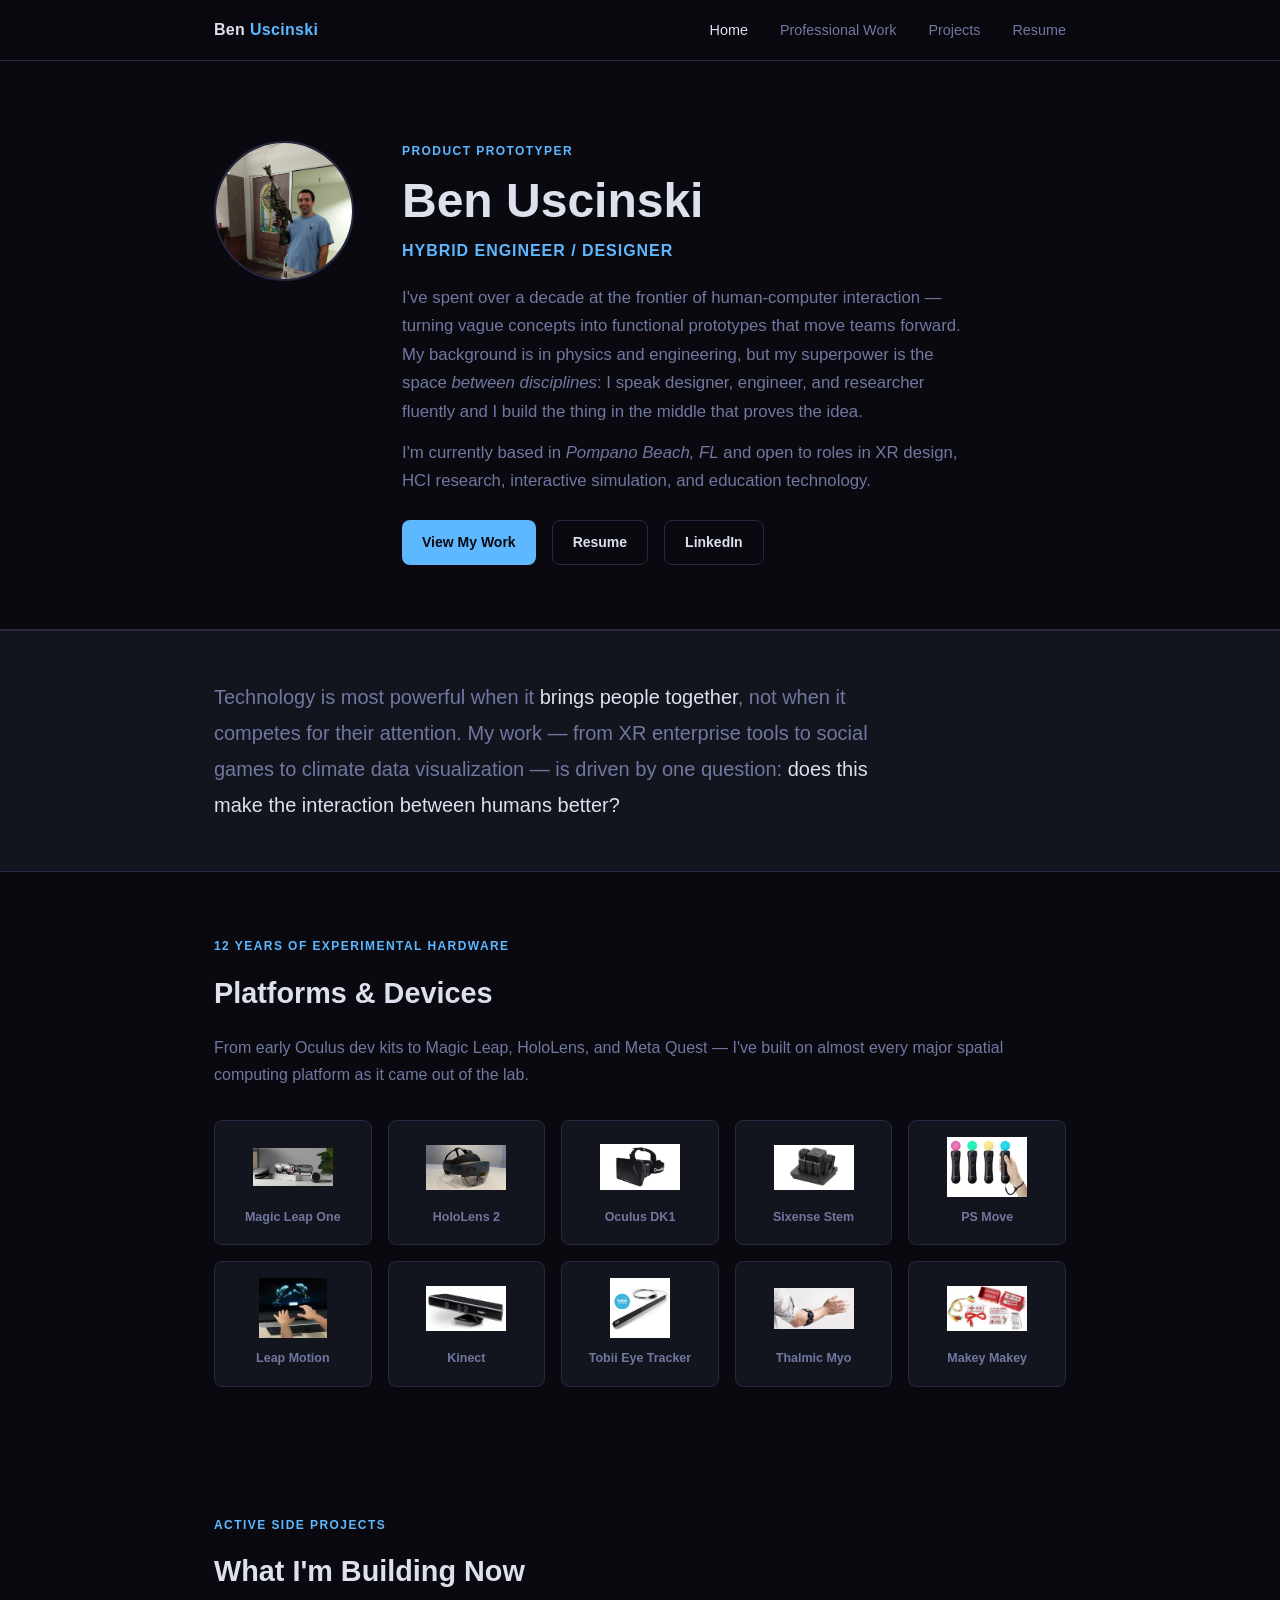
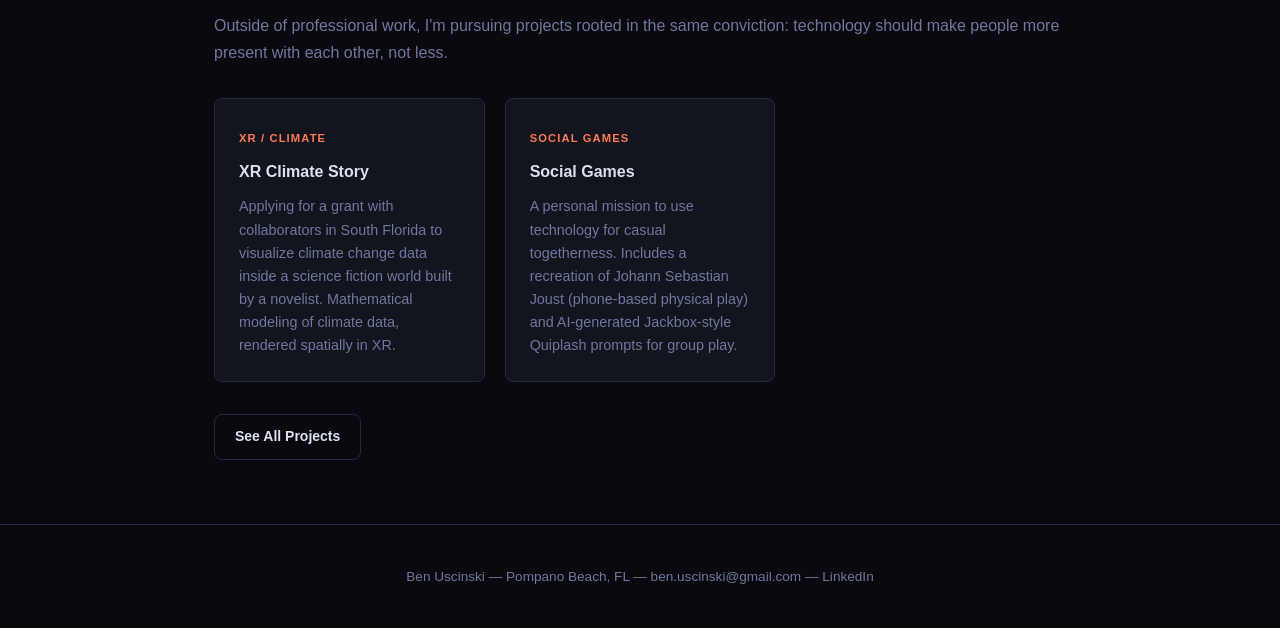
==== index.html @ aab43d80 "Initial portfolio build — migrated from WordPress to GitHub Pages Four-page static site: Home, Profe" ====
<!DOCTYPE html>
<html lang="en">
<head>
  <meta charset="UTF-8">
  <meta name="viewport" content="width=device-width, initial-scale=1.0">
  <title>Ben Uscinski — Product Prototyper</title>
  <meta name="description" content="Hybrid engineer-designer specializing in HCI, XR, and rapid prototyping of human-centered interactive experiences.">
  <link rel="stylesheet" href="assets/css/style.css">
</head>
<body>

  <nav>
    <div class="nav-inner">
      <span class="nav-logo">Ben <span>Uscinski</span></span>
      <button class="nav-toggle" aria-label="Toggle menu" onclick="document.querySelector('.nav-links').classList.toggle('open')">
        <span></span><span></span><span></span>
      </button>
      <ul class="nav-links">
        <li><a href="index.html" class="active">Home</a></li>
        <li><a href="professional.html">Professional Work</a></li>
        <li><a href="projects.html">Projects</a></li>
        <li><a href="resume.html">Resume</a></li>
      </ul>
    </div>
  </nav>

  <main>
    <section class="hero">
      <div class="container">
        <div class="hero-layout">
          <img
            src="assets/media/home/bengun-1.jpg"
            alt="Ben Uscinski"
            class="hero-photo"
          >
          <div class="hero-text">
            <div class="section-label">Product Prototyper</div>
            <h1>Ben Uscinski</h1>
            <div class="title">Hybrid Engineer / Designer</div>
            <p>
              I've spent over a decade at the frontier of human-computer interaction — turning vague concepts
              into functional prototypes that move teams forward. My background is in physics and engineering,
              but my superpower is the space <em>between disciplines</em>: I speak designer, engineer, and
              researcher fluently and I build the thing in the middle that proves the idea.
            </p>
            <p>
              I'm currently based in <em>Pompano Beach, FL</em> and open to roles in XR design, HCI research,
              interactive simulation, and education technology.
            </p>
            <div class="hero-links">
              <a href="professional.html" class="btn btn-primary">View My Work</a>
              <a href="resume.html" class="btn btn-ghost">Resume</a>
              <a href="https://www.linkedin.com/in/benjamin-uscinski/" target="_blank" rel="noopener" class="btn btn-ghost">LinkedIn</a>
            </div>
          </div>
        </div>
      </div>
    </section>

    <section class="philosophy">
      <div class="container">
        <p>
          Technology is most powerful when it <em>brings people together</em>, not when it competes for
          their attention. My work — from XR enterprise tools to social games to climate data visualization —
          is driven by one question: <em>does this make the interaction between humans better?</em>
        </p>
      </div>
    </section>

    <section class="hardware-section">
      <div class="container">
        <div class="section-label">12 Years of Experimental Hardware</div>
        <h2>Platforms &amp; Devices</h2>
        <p class="text-muted mt-16">
          From early Oculus dev kits to Magic Leap, HoloLens, and Meta Quest — I've built on
          almost every major spatial computing platform as it came out of the lab.
        </p>

        <div class="hardware-grid">
          <div class="hardware-card">
            <img src="assets/media/home/magic-leap-one-main.webp" alt="Magic Leap One">
            <div class="hw-name">Magic Leap One</div>
          </div>
          <div class="hardware-card">
            <img src="assets/media/home/hololens2.webp" alt="HoloLens 2">
            <div class="hw-name">HoloLens 2</div>
          </div>
          <div class="hardware-card">
            <img src="assets/media/home/dk1-1.webp" alt="Oculus DK1">
            <div class="hw-name">Oculus DK1</div>
          </div>
          <div class="hardware-card">
            <img src="assets/media/home/sixense-1.webp" alt="Sixense Stem">
            <div class="hw-name">Sixense Stem</div>
          </div>
          <div class="hardware-card">
            <img src="assets/media/home/psmove-1.webp" alt="PlayStation Move">
            <div class="hw-name">PS Move</div>
          </div>
          <div class="hardware-card">
            <img src="assets/media/home/leap-motion-1.webp" alt="Leap Motion">
            <div class="hw-name">Leap Motion</div>
          </div>
          <div class="hardware-card">
            <img src="assets/media/home/kinect-1.png" alt="Microsoft Kinect">
            <div class="hw-name">Kinect</div>
          </div>
          <div class="hardware-card">
            <img src="assets/media/home/tobii-1.jpg" alt="Tobii Eye Tracker">
            <div class="hw-name">Tobii Eye Tracker</div>
          </div>
          <div class="hardware-card">
            <img src="assets/media/home/myo-1.jpg" alt="Thalmic Myo">
            <div class="hw-name">Thalmic Myo</div>
          </div>
          <div class="hardware-card">
            <img src="assets/media/home/makey-makey-1.jpg" alt="Makey Makey">
            <div class="hw-name">Makey Makey</div>
          </div>
        </div>
      </div>
    </section>

    <section>
      <div class="container">
        <div class="section-label">Active Side Projects</div>
        <h2>What I'm Building Now</h2>
        <p class="text-muted mt-16">
          Outside of professional work, I'm pursuing projects rooted in the same conviction:
          technology should make people more present with each other, not less.
        </p>

        <div class="side-project-grid mt-32">
          <div class="side-project-card">
            <div class="sp-tag">XR / Climate</div>
            <h3>XR Climate Story</h3>
            <p>
              Applying for a grant with collaborators in South Florida to visualize climate change
              data inside a science fiction world built by a novelist. Mathematical modeling of
              climate data, rendered spatially in XR.
            </p>
          </div>
          <div class="side-project-card">
            <div class="sp-tag">Social Games</div>
            <h3>Social Games</h3>
            <p>
              A personal mission to use technology for casual togetherness. Includes a recreation
              of Johann Sebastian Joust (phone-based physical play) and AI-generated Jackbox-style
              Quiplash prompts for group play.
            </p>
          </div>
        </div>

        <div class="mt-32">
          <a href="projects.html" class="btn btn-ghost">See All Projects</a>
        </div>
      </div>
    </section>
  </main>

  <footer>
    <div class="container">
      <p>
        Ben Uscinski &mdash; Pompano Beach, FL &mdash;
        <a href="mailto:ben.uscinski@gmail.com">ben.uscinski@gmail.com</a> &mdash;
        <a href="https://www.linkedin.com/in/benjamin-uscinski/" target="_blank" rel="noopener">LinkedIn</a>
      </p>
    </div>
  </footer>

</body>
</html>
---- assets/css/style.css ----
/* =========================================================
   Base & Variables
   ========================================================= */
:root {
  --bg:          #09090f;
  --surface:     #12141e;
  --surface-2:   #1a1d2e;
  --border:      #252840;
  --text:        #dde1ee;
  --text-muted:  #7178a0;
  --accent:      #5eb8ff;
  --accent-warm: #ff7b54;
  --radius:      8px;
  --max-w:       900px;
  --font:        -apple-system, BlinkMacSystemFont, 'Segoe UI', Helvetica, Arial, sans-serif;
}

*, *::before, *::after { box-sizing: border-box; margin: 0; padding: 0; }

html { scroll-behavior: smooth; }

body {
  background: var(--bg);
  color: var(--text);
  font-family: var(--font);
  font-size: 16px;
  line-height: 1.7;
  -webkit-font-smoothing: antialiased;
}

a { color: var(--accent); text-decoration: none; }
a:hover { text-decoration: underline; }

img { max-width: 100%; display: block; }

/* =========================================================
   Nav
   ========================================================= */
nav {
  position: sticky;
  top: 0;
  z-index: 100;
  background: rgba(9, 9, 15, 0.92);
  backdrop-filter: blur(12px);
  border-bottom: 1px solid var(--border);
}

.nav-inner {
  max-width: var(--max-w);
  margin: 0 auto;
  padding: 0 24px;
  height: 60px;
  display: flex;
  align-items: center;
  justify-content: space-between;
}

.nav-logo {
  font-weight: 700;
  font-size: 1rem;
  color: var(--text);
  letter-spacing: 0.02em;
}

.nav-logo span { color: var(--accent); }

.nav-links {
  display: flex;
  gap: 32px;
  list-style: none;
}

.nav-links a {
  color: var(--text-muted);
  font-size: 0.9rem;
  font-weight: 500;
  transition: color 0.2s;
}

.nav-links a:hover,
.nav-links a.active {
  color: var(--text);
  text-decoration: none;
}

/* Mobile nav */
.nav-toggle {
  display: none;
  background: none;
  border: none;
  cursor: pointer;
  padding: 4px;
  flex-direction: column;
  gap: 5px;
}

.nav-toggle span {
  display: block;
  width: 22px;
  height: 2px;
  background: var(--text);
  transition: 0.2s;
}

@media (max-width: 600px) {
  .nav-toggle { display: flex; }

  .nav-links {
    display: none;
    position: absolute;
    top: 60px;
    left: 0;
    right: 0;
    background: var(--surface);
    border-bottom: 1px solid var(--border);
    flex-direction: column;
    gap: 0;
    padding: 12px 0;
  }

  .nav-links.open { display: flex; }

  .nav-links li a {
    display: block;
    padding: 12px 24px;
    font-size: 1rem;
  }
}

/* =========================================================
   Layout helpers
   ========================================================= */
.container {
  max-width: var(--max-w);
  margin: 0 auto;
  padding: 0 24px;
}

section {
  padding: 64px 0;
}

.section-label {
  font-size: 0.75rem;
  font-weight: 700;
  letter-spacing: 0.12em;
  text-transform: uppercase;
  color: var(--accent);
  margin-bottom: 12px;
}

h1 { font-size: clamp(2rem, 5vw, 3rem); line-height: 1.15; font-weight: 800; }
h2 { font-size: clamp(1.4rem, 3vw, 1.8rem); font-weight: 700; }
h3 { font-size: 1.15rem; font-weight: 700; }

.text-muted { color: var(--text-muted); }

/* =========================================================
   Hero (Home page)
   ========================================================= */
.hero {
  padding: 80px 0 64px;
  border-bottom: 1px solid var(--border);
}

.hero-layout {
  display: flex;
  align-items: flex-start;
  gap: 48px;
}

.hero-photo {
  flex-shrink: 0;
  width: 140px;
  height: 140px;
  border-radius: 50%;
  object-fit: cover;
  object-position: top;
  border: 2px solid var(--border);
}

.hero-text h1 {
  margin-bottom: 8px;
}

.hero-text .title {
  font-size: 1rem;
  font-weight: 600;
  color: var(--accent);
  letter-spacing: 0.06em;
  text-transform: uppercase;
  margin-bottom: 20px;
}

.hero-text p {
  color: var(--text-muted);
  font-size: 1.05rem;
  max-width: 580px;
  margin-bottom: 12px;
}

.hero-links {
  display: flex;
  gap: 16px;
  margin-top: 24px;
  flex-wrap: wrap;
}

.btn {
  display: inline-flex;
  align-items: center;
  gap: 8px;
  padding: 10px 20px;
  border-radius: var(--radius);
  font-size: 0.875rem;
  font-weight: 600;
  transition: 0.2s;
  text-decoration: none;
}

.btn-primary {
  background: var(--accent);
  color: #09090f;
}

.btn-primary:hover {
  background: #7fcaff;
  text-decoration: none;
}

.btn-ghost {
  border: 1px solid var(--border);
  color: var(--text);
}

.btn-ghost:hover {
  border-color: var(--accent);
  color: var(--accent);
  text-decoration: none;
}

@media (max-width: 600px) {
  .hero-layout { flex-direction: column; gap: 24px; }
  .hero-photo { width: 100px; height: 100px; }
}

/* =========================================================
   Hardware grid (Home page)
   ========================================================= */
.hardware-section { padding: 64px 0; }

.hardware-grid {
  display: grid;
  grid-template-columns: repeat(auto-fill, minmax(140px, 1fr));
  gap: 16px;
  margin-top: 32px;
}

.hardware-card {
  background: var(--surface);
  border: 1px solid var(--border);
  border-radius: var(--radius);
  padding: 16px 12px;
  text-align: center;
  transition: border-color 0.2s;
}

.hardware-card:hover { border-color: var(--accent); }

.hardware-card img {
  width: 80px;
  height: 60px;
  object-fit: contain;
  margin: 0 auto 10px;
  filter: grayscale(20%);
}

.hardware-card .hw-name {
  font-size: 0.78rem;
  font-weight: 600;
  color: var(--text-muted);
}

/* =========================================================
   Philosophy strip (Home page)
   ========================================================= */
.philosophy {
  background: var(--surface);
  border-top: 1px solid var(--border);
  border-bottom: 1px solid var(--border);
  padding: 48px 0;
}

.philosophy p {
  font-size: clamp(1.05rem, 2.5vw, 1.25rem);
  line-height: 1.8;
  color: var(--text-muted);
  max-width: 700px;
}

.philosophy p em {
  color: var(--text);
  font-style: normal;
}

/* =========================================================
   Side Projects (Home teaser + Projects page)
   ========================================================= */
.side-project-grid {
  display: grid;
  grid-template-columns: repeat(auto-fill, minmax(260px, 1fr));
  gap: 20px;
  margin-top: 32px;
}

.side-project-card {
  background: var(--surface);
  border: 1px solid var(--border);
  border-radius: var(--radius);
  padding: 24px;
  transition: border-color 0.2s;
}

.side-project-card:hover { border-color: var(--accent); }

.side-project-card .sp-tag {
  display: inline-block;
  font-size: 0.7rem;
  font-weight: 700;
  letter-spacing: 0.1em;
  text-transform: uppercase;
  color: var(--accent-warm);
  margin-bottom: 10px;
}

.side-project-card h3 { margin-bottom: 10px; font-size: 1rem; }
.side-project-card p { font-size: 0.9rem; color: var(--text-muted); line-height: 1.6; }

/* =========================================================
   Professional Work page
   ========================================================= */
.job {
  padding: 56px 0;
  border-bottom: 1px solid var(--border);
}

.job:last-child { border-bottom: none; }

.job-header {
  display: flex;
  justify-content: space-between;
  align-items: baseline;
  flex-wrap: wrap;
  gap: 8px;
  margin-bottom: 4px;
}

.job-company {
  font-size: 1.4rem;
  font-weight: 800;
}

.job-date {
  font-size: 0.85rem;
  color: var(--text-muted);
  font-weight: 500;
}

.job-title {
  font-size: 0.95rem;
  font-weight: 600;
  color: var(--accent);
  margin-bottom: 16px;
  text-transform: uppercase;
  letter-spacing: 0.05em;
}

.job-location {
  color: var(--text-muted);
  font-size: 0.85rem;
}

.job-summary {
  color: var(--text-muted);
  margin-bottom: 20px;
  font-size: 0.975rem;
}

.job ul {
  list-style: none;
  display: flex;
  flex-direction: column;
  gap: 8px;
  margin-bottom: 24px;
}

.job ul li {
  padding-left: 20px;
  position: relative;
  font-size: 0.95rem;
  color: var(--text-muted);
}

.job ul li::before {
  content: '—';
  position: absolute;
  left: 0;
  color: var(--accent);
}

.job-sub-role {
  margin-top: 28px;
  padding-top: 20px;
  border-top: 1px dashed var(--border);
}

.job-sub-role h3 {
  font-size: 0.9rem;
  font-weight: 700;
  color: var(--text);
  margin-bottom: 12px;
  text-transform: uppercase;
  letter-spacing: 0.05em;
}

.gif-grid {
  display: grid;
  grid-template-columns: repeat(auto-fill, minmax(240px, 1fr));
  gap: 16px;
  margin-top: 28px;
}

.gif-item {
  background: var(--surface);
  border: 1px solid var(--border);
  border-radius: var(--radius);
  overflow: hidden;
}

.gif-item img {
  width: 100%;
  aspect-ratio: 16/9;
  object-fit: cover;
}

.gif-item .gif-caption {
  padding: 10px 12px;
  font-size: 0.8rem;
  color: var(--text-muted);
}

.patent-badge {
  display: inline-flex;
  align-items: center;
  gap: 6px;
  background: rgba(94, 184, 255, 0.1);
  border: 1px solid rgba(94, 184, 255, 0.3);
  color: var(--accent);
  font-size: 0.75rem;
  font-weight: 700;
  padding: 4px 10px;
  border-radius: 20px;
  margin-bottom: 16px;
}

/* =========================================================
   Projects page
   ========================================================= */
.project-section-header {
  margin-bottom: 32px;
}

.academic-grid {
  display: grid;
  grid-template-columns: repeat(auto-fill, minmax(280px, 1fr));
  gap: 20px;
}

.project-card {
  background: var(--surface);
  border: 1px solid var(--border);
  border-radius: var(--radius);
  overflow: hidden;
  transition: border-color 0.2s;
}

.project-card:hover { border-color: var(--accent); }

.project-card-media {
  background: var(--surface-2);
  height: 180px;
  display: flex;
  align-items: center;
  justify-content: center;
  overflow: hidden;
}

.project-card-media img {
  width: 100%;
  height: 100%;
  object-fit: cover;
}

.project-card-media .placeholder-media {
  font-size: 0.8rem;
  color: var(--text-muted);
  text-align: center;
  padding: 16px;
}

.project-card-body { padding: 20px; }

.project-card-body h3 { margin-bottom: 6px; font-size: 1rem; }

.project-card-body p {
  font-size: 0.875rem;
  color: var(--text-muted);
  line-height: 1.6;
}

.project-tags {
  display: flex;
  flex-wrap: wrap;
  gap: 6px;
  margin-top: 12px;
}

.tag {
  font-size: 0.7rem;
  font-weight: 700;
  padding: 3px 8px;
  border-radius: 4px;
  background: var(--surface-2);
  color: var(--text-muted);
  border: 1px solid var(--border);
  letter-spacing: 0.04em;
}

/* =========================================================
   Resume page
   ========================================================= */
.resume-actions {
  display: flex;
  gap: 12px;
  flex-wrap: wrap;
  margin-bottom: 32px;
}

.resume-embed {
  width: 100%;
  height: 850px;
  border: 1px solid var(--border);
  border-radius: var(--radius);
  overflow: hidden;
}

.resume-embed iframe {
  width: 100%;
  height: 100%;
  border: none;
}

/* =========================================================
   Footer
   ========================================================= */
footer {
  border-top: 1px solid var(--border);
  padding: 40px 0;
  text-align: center;
  color: var(--text-muted);
  font-size: 0.85rem;
}

footer a { color: var(--text-muted); }
footer a:hover { color: var(--accent); }

/* =========================================================
   Utility
   ========================================================= */
.divider {
  border: none;
  border-top: 1px solid var(--border);
  margin: 0;
}

.mt-8  { margin-top: 8px; }
.mt-16 { margin-top: 16px; }
.mt-32 { margin-top: 32px; }
.mb-8  { margin-bottom: 8px; }
.mb-16 { margin-bottom: 16px; }
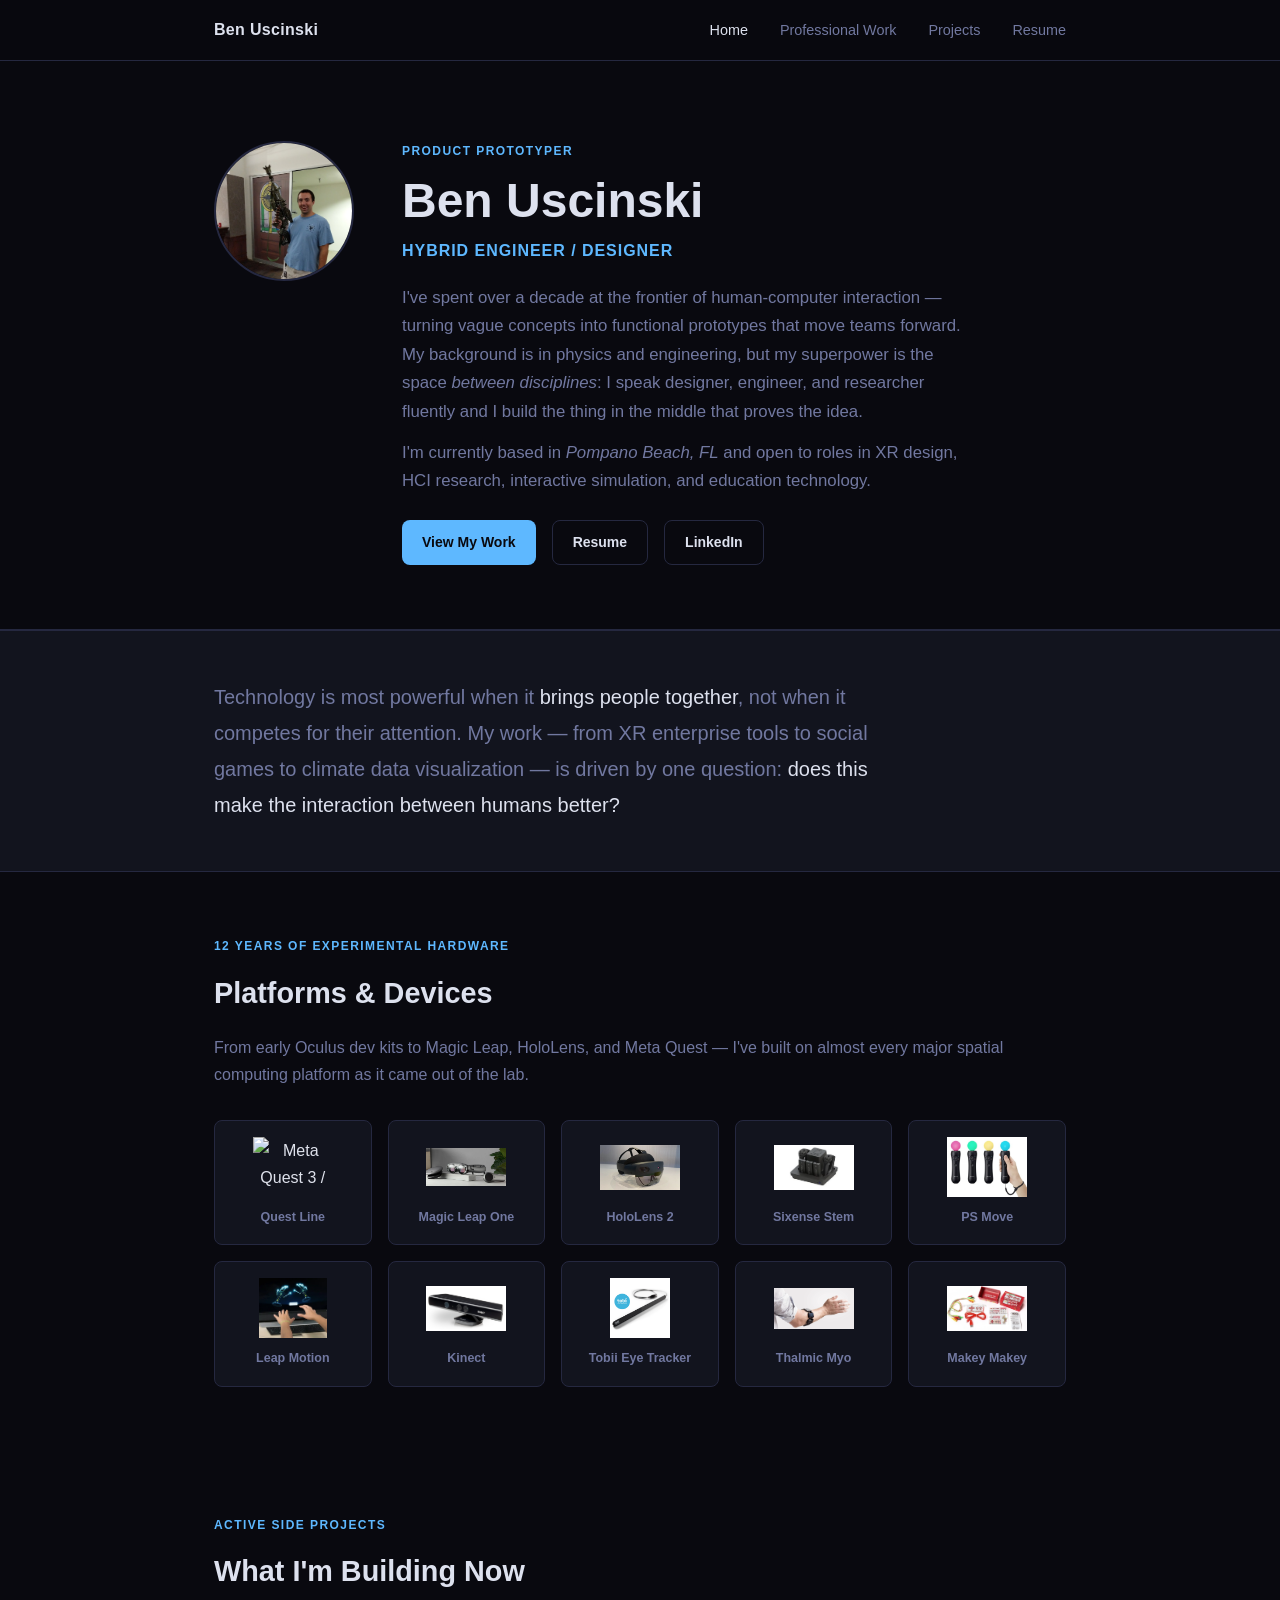
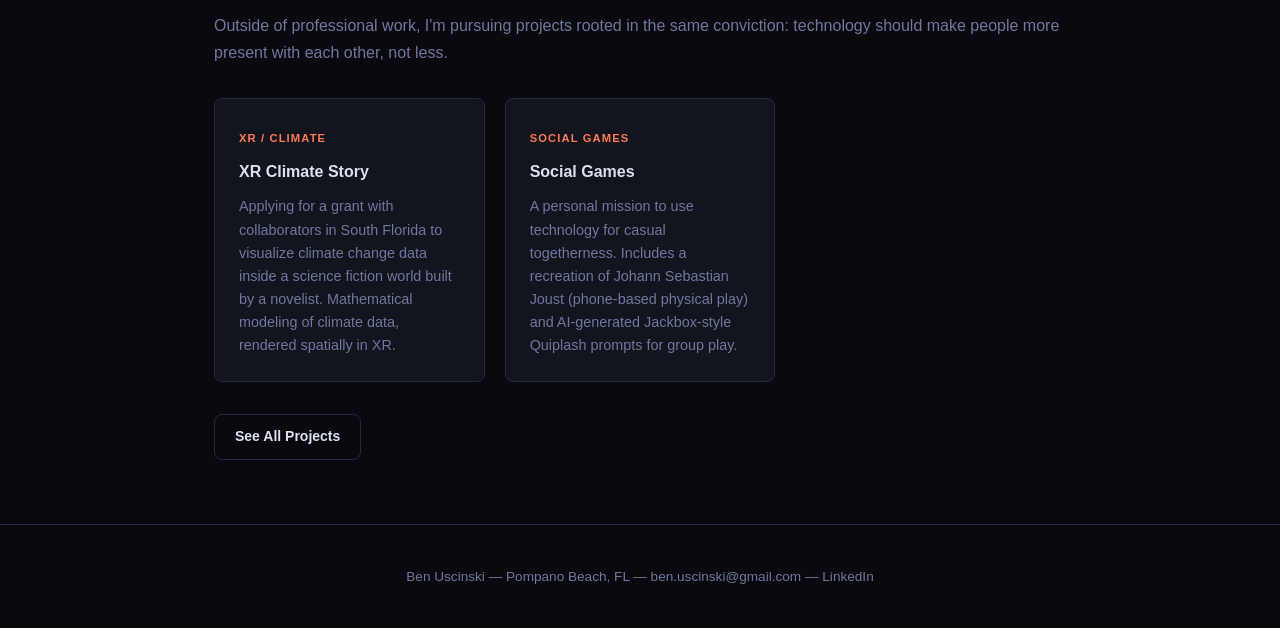
==== commit 99f2d7fa: "Add Quest 3/3S to hardware grid, remove DK1, lock to 5-column layout Co-Authored-By: Claude Sonnet 4" ====
--- a/index.html
+++ b/index.html
@@ -78,16 +78,16 @@
 
         <div class="hardware-grid">
           <div class="hardware-card">
+            <img src="assets/media/home/quest3.jpg" alt="Meta Quest 3 / 3S">
+            <div class="hw-name">Quest Line</div>
+          </div>
+          <div class="hardware-card">
             <img src="assets/media/home/magic-leap-one-main.webp" alt="Magic Leap One">
             <div class="hw-name">Magic Leap One</div>
           </div>
           <div class="hardware-card">
             <img src="assets/media/home/hololens2.webp" alt="HoloLens 2">
             <div class="hw-name">HoloLens 2</div>
-          </div>
-          <div class="hardware-card">
-            <img src="assets/media/home/dk1-1.webp" alt="Oculus DK1">
-            <div class="hw-name">Oculus DK1</div>
           </div>
           <div class="hardware-card">
             <img src="assets/media/home/sixense-1.webp" alt="Sixense Stem">
--- a/assets/css/style.css
+++ b/assets/css/style.css
@@ -62,7 +62,7 @@
   letter-spacing: 0.02em;
 }
 
-.nav-logo span { color: var(--accent); }
+.nav-logo span { color: var(--text); }
 
 .nav-links {
   display: flex;
@@ -251,9 +251,13 @@
 
 .hardware-grid {
   display: grid;
-  grid-template-columns: repeat(auto-fill, minmax(140px, 1fr));
+  grid-template-columns: repeat(5, 1fr);
   gap: 16px;
   margin-top: 32px;
+}
+
+@media (max-width: 600px) {
+  .hardware-grid { grid-template-columns: repeat(2, 1fr); }
 }
 
 .hardware-card {
@@ -464,6 +468,88 @@
 }
 
 /* =========================================================
+   Professional Work — column grid layout
+   ========================================================= */
+.work-company {
+  padding: 56px 0 48px;
+  border-bottom: 1px solid var(--border);
+}
+
+.work-company:last-child { border-bottom: none; }
+
+.work-company-name {
+  font-size: clamp(1.6rem, 3vw, 2rem);
+  font-weight: 800;
+  margin-bottom: 32px;
+}
+
+.work-grid {
+  display: grid;
+  grid-template-columns: repeat(3, 1fr);
+  gap: 36px 28px;
+}
+
+@media (max-width: 700px) {
+  .work-grid { grid-template-columns: 1fr; }
+}
+
+@media (min-width: 700px) and (max-width: 900px) {
+  .work-grid { grid-template-columns: repeat(2, 1fr); }
+}
+
+.work-grid-2col {
+  grid-template-columns: repeat(2, 1fr);
+}
+
+@media (max-width: 600px) {
+  .work-grid-2col { grid-template-columns: 1fr; }
+}
+
+.work-col-label {
+  font-weight: 700;
+  font-size: 1rem;
+  color: var(--text);
+  margin-bottom: 14px;
+}
+
+.work-col img {
+  width: 100%;
+  border-radius: var(--radius);
+  border: 1px solid var(--border);
+  display: block;
+}
+
+.work-col-caption {
+  font-size: 0.78rem;
+  color: var(--text-muted);
+  text-align: center;
+  margin: 7px 0 12px;
+  font-style: italic;
+}
+
+.work-col ul {
+  list-style: disc;
+  padding-left: 18px;
+  display: flex;
+  flex-direction: column;
+  gap: 5px;
+}
+
+.work-col ul li {
+  font-size: 0.875rem;
+  color: var(--text-muted);
+  line-height: 1.4;
+}
+
+.work-col ul li a {
+  color: var(--accent);
+}
+
+.work-col ul li a:hover {
+  text-decoration: underline;
+}
+
+/* =========================================================
    Projects page
    ========================================================= */
 .project-section-header {
@@ -501,6 +587,13 @@
   object-fit: cover;
 }
 
+.project-card-media iframe {
+  width: 100%;
+  height: 100%;
+  border: none;
+  display: block;
+}
+
 .project-card-media .placeholder-media {
   font-size: 0.8rem;
   color: var(--text-muted);
@@ -516,6 +609,25 @@
   font-size: 0.875rem;
   color: var(--text-muted);
   line-height: 1.6;
+}
+
+.btn-video {
+  display: inline-flex;
+  align-items: center;
+  gap: 6px;
+  margin-top: 14px;
+  font-size: 0.8rem;
+  font-weight: 600;
+  color: var(--accent);
+  border: 1px solid rgba(94, 184, 255, 0.3);
+  padding: 5px 12px;
+  border-radius: 4px;
+  transition: 0.2s;
+}
+
+.btn-video:hover {
+  background: rgba(94, 184, 255, 0.1);
+  text-decoration: none;
 }
 
 .project-tags {
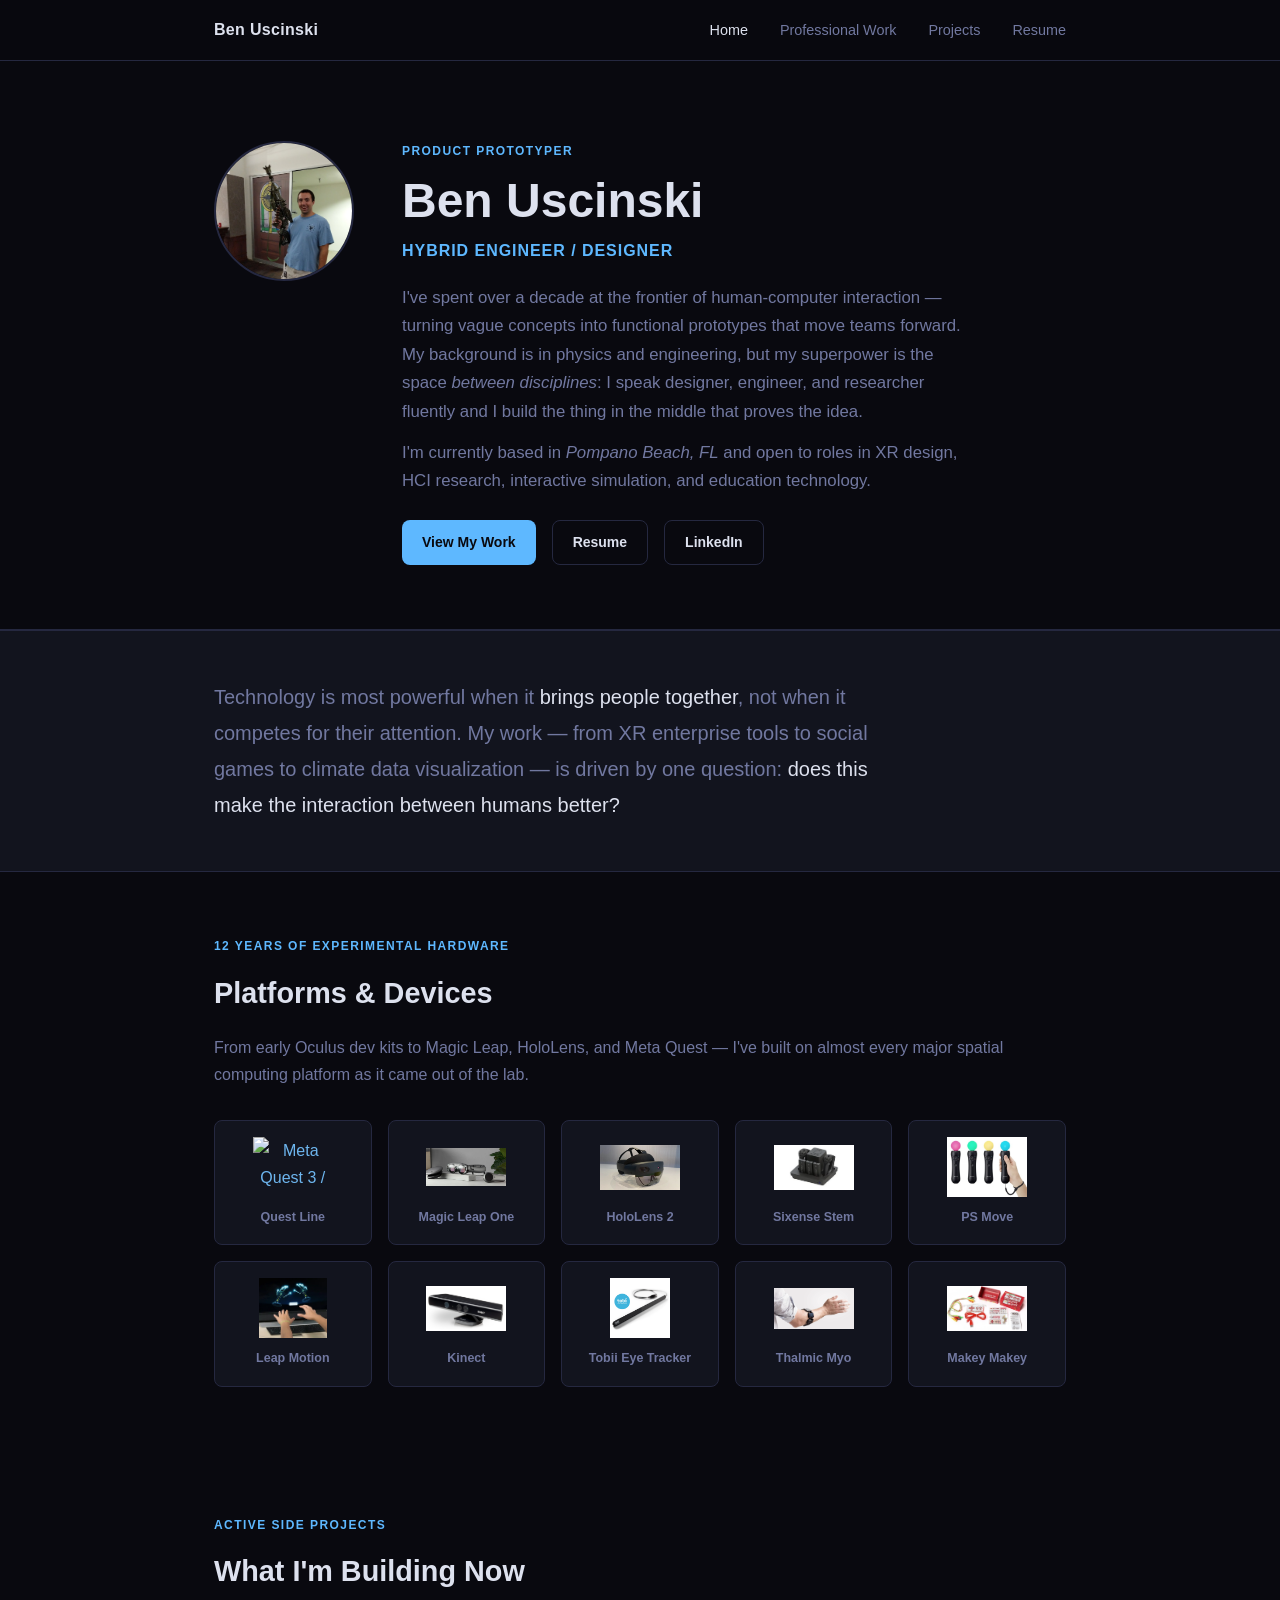
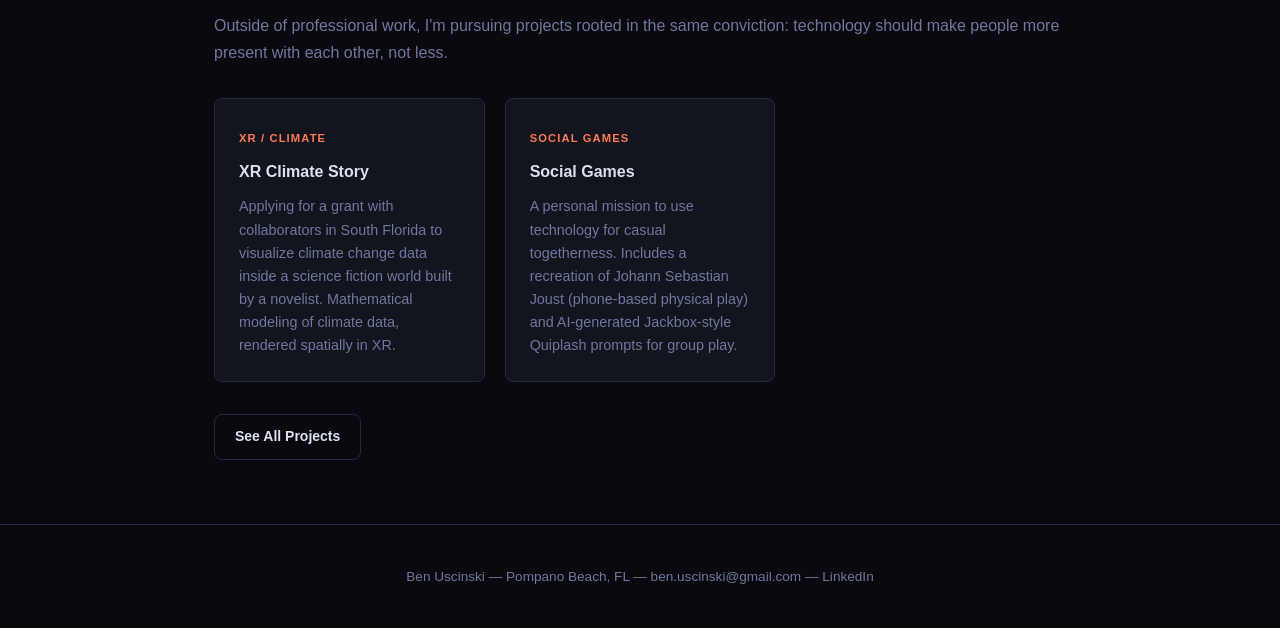
==== commit 5b54294b: "Make hardware cards clickable with external links Each device card now links to a relevant page (Wik" ====
--- a/index.html
+++ b/index.html
@@ -77,46 +77,46 @@
         </p>
 
         <div class="hardware-grid">
-          <div class="hardware-card">
+          <a class="hardware-card" href="https://en.wikipedia.org/wiki/Meta_Quest" target="_blank" rel="noopener">
             <img src="assets/media/home/quest3.jpg" alt="Meta Quest 3 / 3S">
             <div class="hw-name">Quest Line</div>
-          </div>
-          <div class="hardware-card">
+          </a>
+          <a class="hardware-card" href="https://www.youtube.com/watch?v=Vrq2akzdFq8" target="_blank" rel="noopener">
             <img src="assets/media/home/magic-leap-one-main.webp" alt="Magic Leap One">
             <div class="hw-name">Magic Leap One</div>
-          </div>
-          <div class="hardware-card">
+          </a>
+          <a class="hardware-card" href="https://en.wikipedia.org/wiki/HoloLens_2" target="_blank" rel="noopener">
             <img src="assets/media/home/hololens2.webp" alt="HoloLens 2">
             <div class="hw-name">HoloLens 2</div>
-          </div>
-          <div class="hardware-card">
+          </a>
+          <a class="hardware-card" href="https://www.kickstarter.com/projects/89577853/stem-system-the-best-way-to-interact-with-virtual" target="_blank" rel="noopener">
             <img src="assets/media/home/sixense-1.webp" alt="Sixense Stem">
             <div class="hw-name">Sixense Stem</div>
-          </div>
-          <div class="hardware-card">
+          </a>
+          <a class="hardware-card" href="https://en.wikipedia.org/wiki/PlayStation_Move" target="_blank" rel="noopener">
             <img src="assets/media/home/psmove-1.webp" alt="PlayStation Move">
             <div class="hw-name">PS Move</div>
-          </div>
-          <div class="hardware-card">
+          </a>
+          <a class="hardware-card" href="https://en.wikipedia.org/wiki/Leap_Motion" target="_blank" rel="noopener">
             <img src="assets/media/home/leap-motion-1.webp" alt="Leap Motion">
             <div class="hw-name">Leap Motion</div>
-          </div>
-          <div class="hardware-card">
+          </a>
+          <a class="hardware-card" href="https://en.wikipedia.org/wiki/Kinect" target="_blank" rel="noopener">
             <img src="assets/media/home/kinect-1.png" alt="Microsoft Kinect">
             <div class="hw-name">Kinect</div>
-          </div>
-          <div class="hardware-card">
+          </a>
+          <a class="hardware-card" href="https://www.tobii.com/" target="_blank" rel="noopener">
             <img src="assets/media/home/tobii-1.jpg" alt="Tobii Eye Tracker">
             <div class="hw-name">Tobii Eye Tracker</div>
-          </div>
-          <div class="hardware-card">
+          </a>
+          <a class="hardware-card" href="https://time.com/4173507/myo-armband-review/" target="_blank" rel="noopener">
             <img src="assets/media/home/myo-1.jpg" alt="Thalmic Myo">
             <div class="hw-name">Thalmic Myo</div>
-          </div>
-          <div class="hardware-card">
+          </a>
+          <a class="hardware-card" href="https://makeymakey.com/" target="_blank" rel="noopener">
             <img src="assets/media/home/makey-makey-1.jpg" alt="Makey Makey">
             <div class="hw-name">Makey Makey</div>
-          </div>
+          </a>
         </div>
       </div>
     </section>
--- a/assets/css/style.css
+++ b/assets/css/style.css
@@ -267,9 +267,13 @@
   padding: 16px 12px;
   text-align: center;
   transition: border-color 0.2s;
+  text-decoration: none;
+  display: block;
+  cursor: pointer;
 }
 
 .hardware-card:hover { border-color: var(--accent); }
+
 
 .hardware-card img {
   width: 80px;
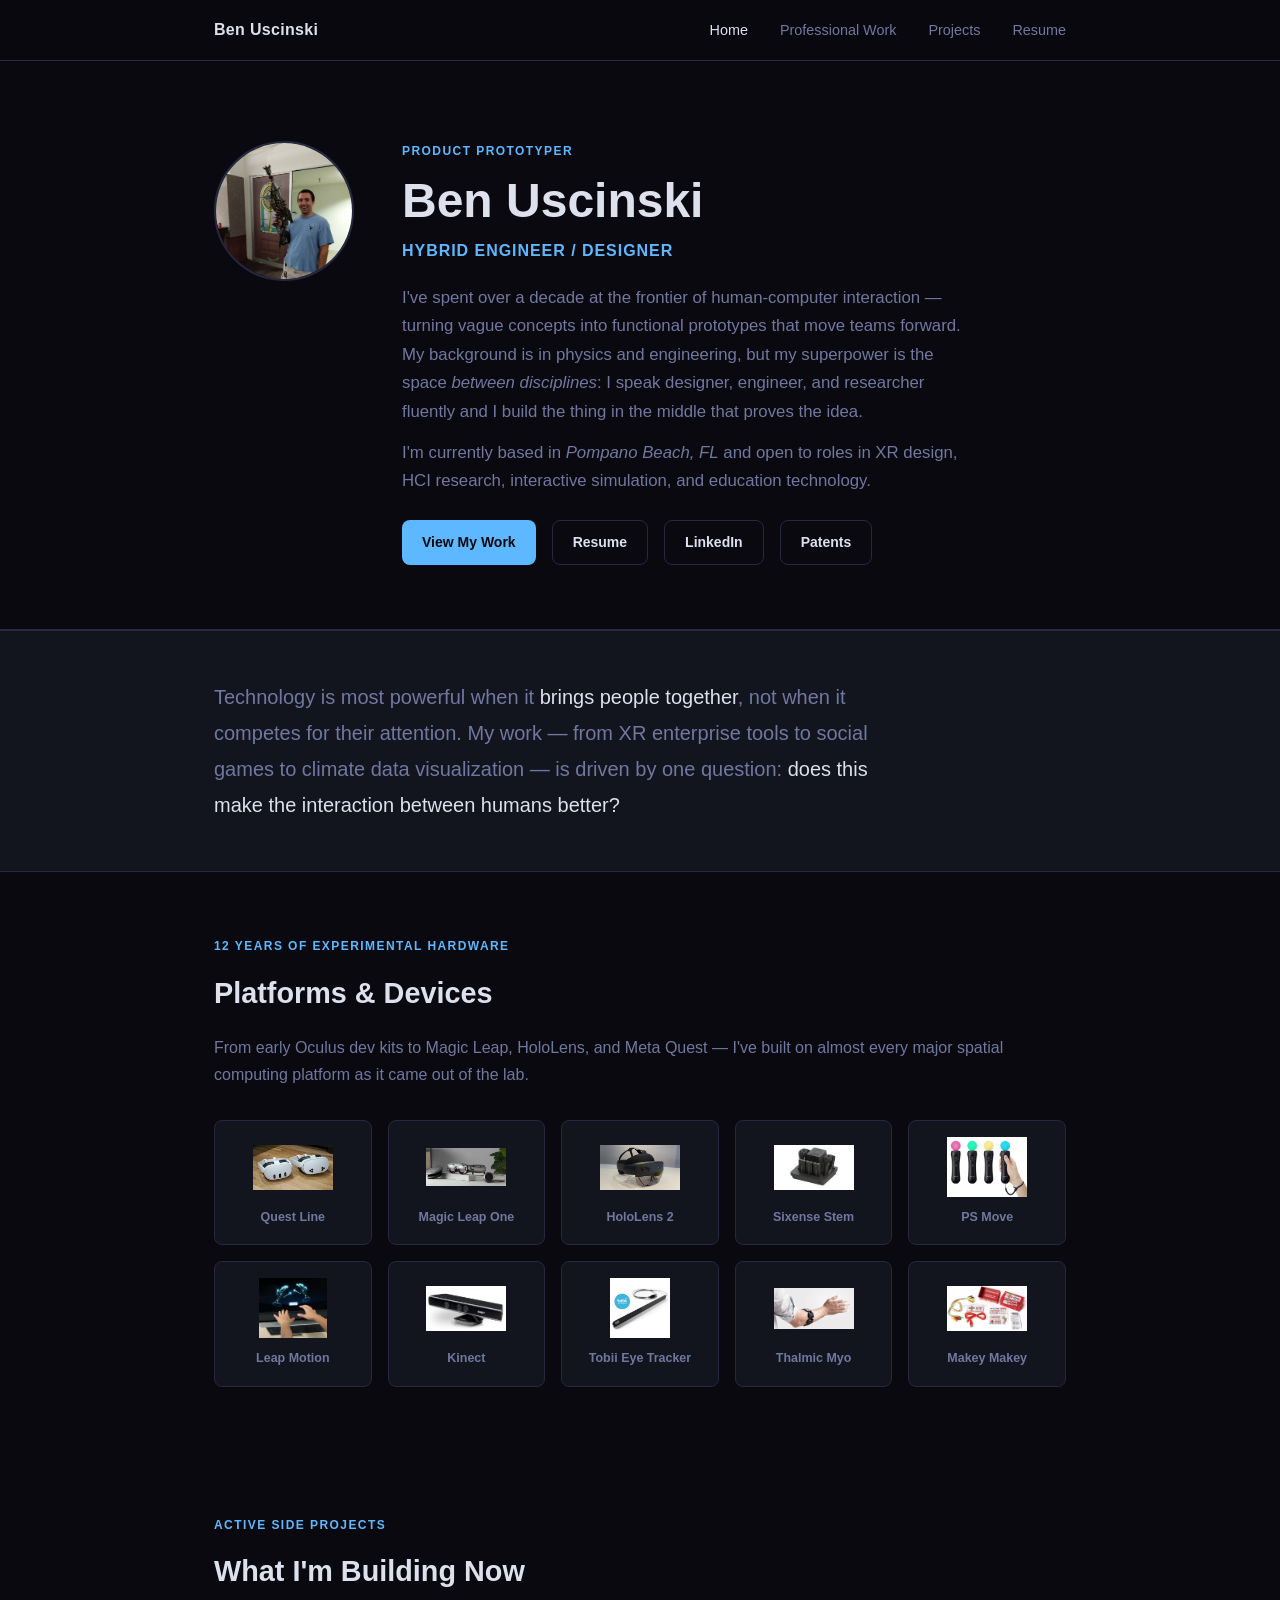
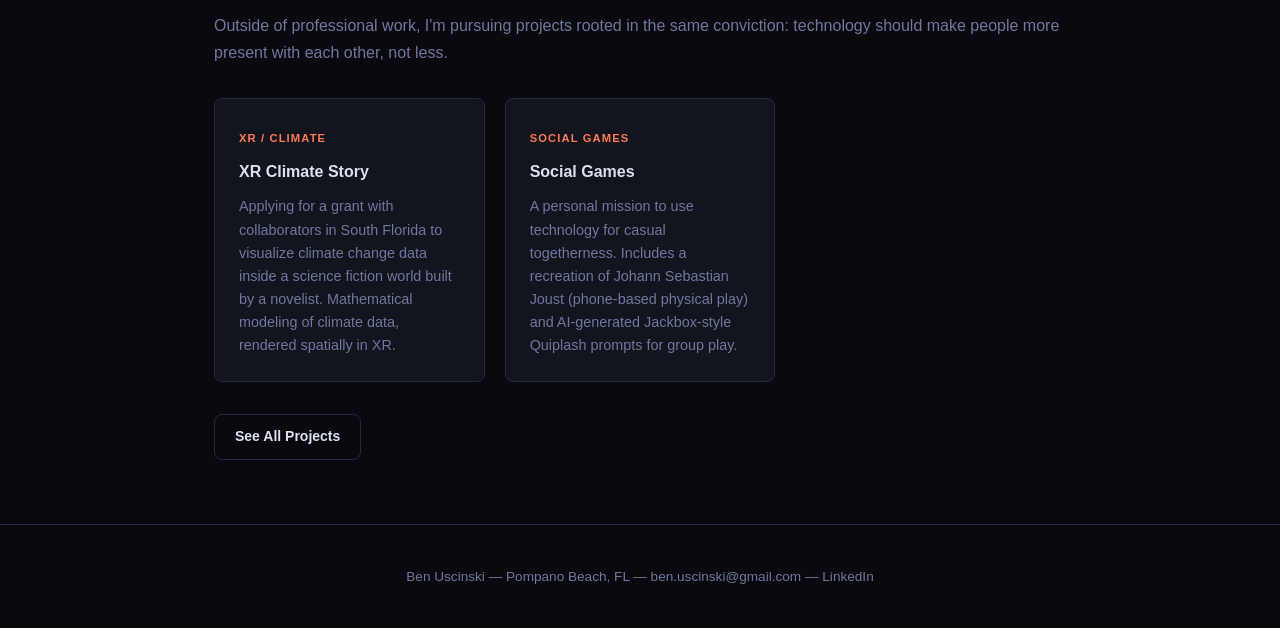
==== commit b52dbeab: "Add patent links and Patents button to hero - Patent badges on professional page now link to Google " ====
--- a/index.html
+++ b/index.html
@@ -51,6 +51,7 @@
               <a href="professional.html" class="btn btn-primary">View My Work</a>
               <a href="resume.html" class="btn btn-ghost">Resume</a>
               <a href="https://www.linkedin.com/in/benjamin-uscinski/" target="_blank" rel="noopener" class="btn btn-ghost">LinkedIn</a>
+              <a href="https://scholar.google.com/citations?user=6BZ2_aQAAAAJ&hl=en&authuser=1" target="_blank" rel="noopener" class="btn btn-ghost">Patents</a>
             </div>
           </div>
         </div>
--- a/assets/css/style.css
+++ b/assets/css/style.css
@@ -457,6 +457,11 @@
   color: var(--text-muted);
 }
 
+a.patent-badge:hover {
+  background: rgba(94, 184, 255, 0.2);
+  text-decoration: none;
+}
+
 .patent-badge {
   display: inline-flex;
   align-items: center;
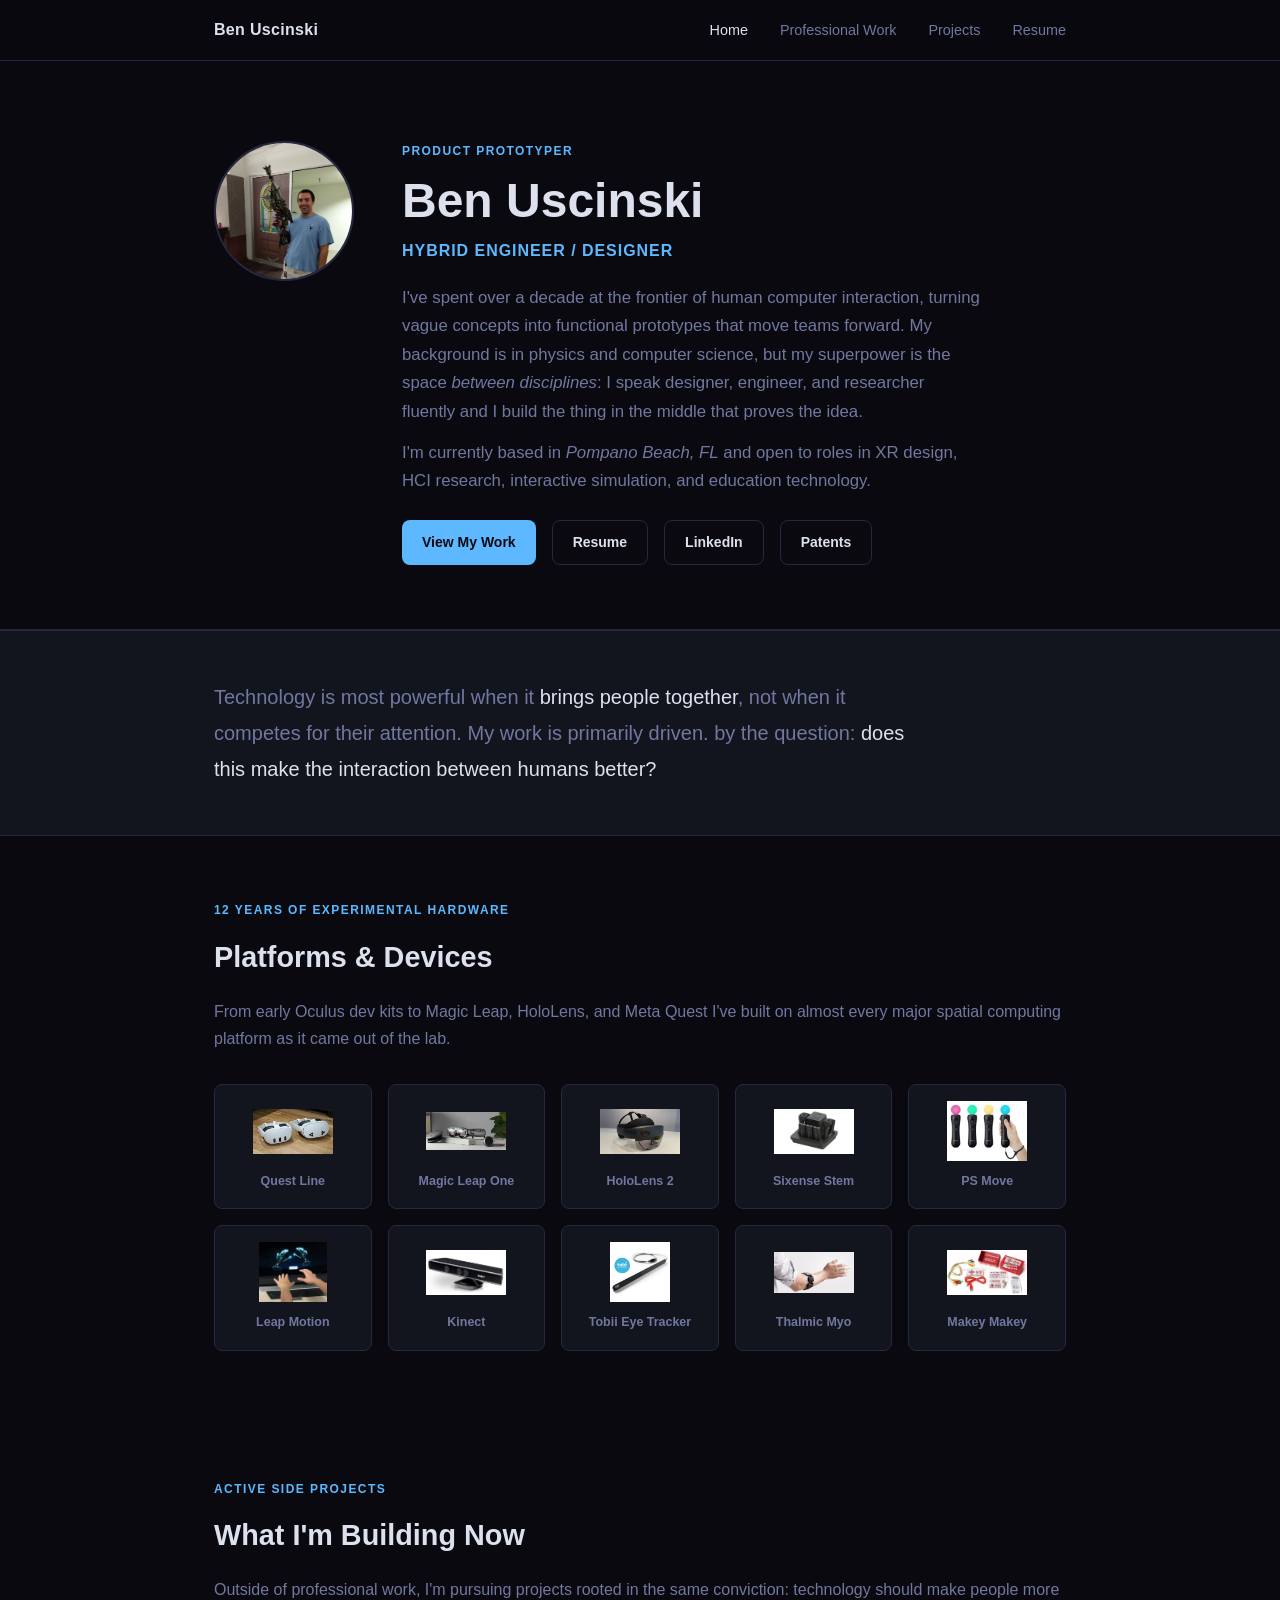
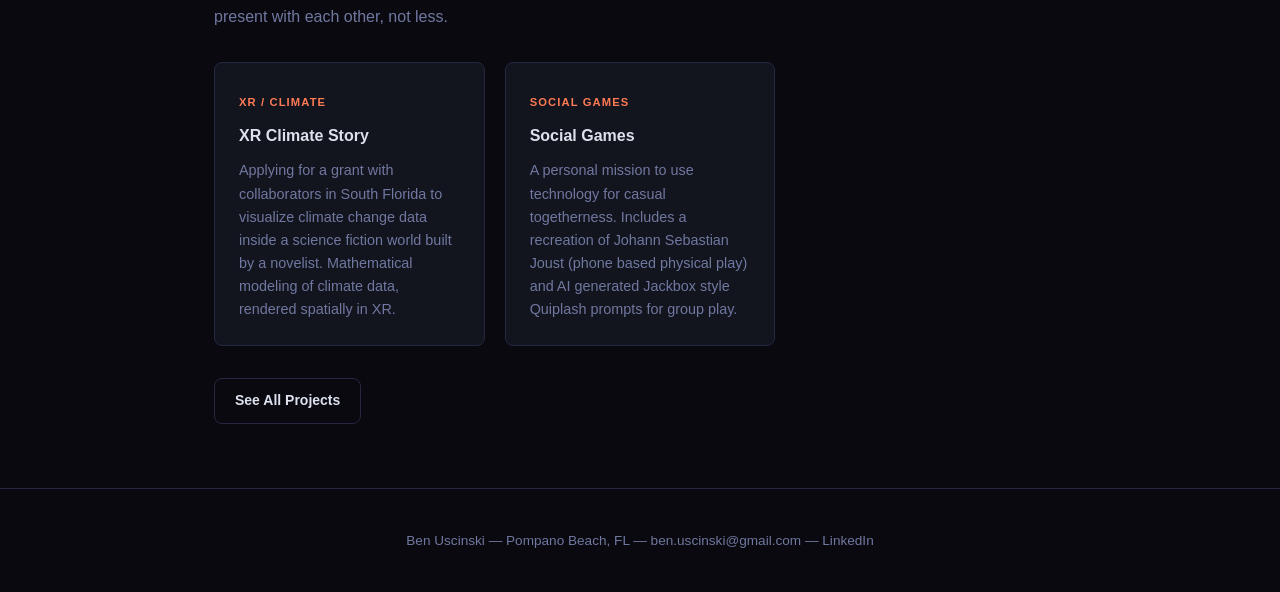
==== commit 0c0569bd: "Updated wording on index.html." ====
--- a/index.html
+++ b/index.html
@@ -38,8 +38,8 @@
             <h1>Ben Uscinski</h1>
             <div class="title">Hybrid Engineer / Designer</div>
             <p>
-              I've spent over a decade at the frontier of human-computer interaction — turning vague concepts
-              into functional prototypes that move teams forward. My background is in physics and engineering,
+              I've spent over a decade at the frontier of human computer interaction, turning vague concepts
+              into functional prototypes that move teams forward. My background is in physics and computer science,
               but my superpower is the space <em>between disciplines</em>: I speak designer, engineer, and
               researcher fluently and I build the thing in the middle that proves the idea.
             </p>
@@ -62,8 +62,7 @@
       <div class="container">
         <p>
           Technology is most powerful when it <em>brings people together</em>, not when it competes for
-          their attention. My work — from XR enterprise tools to social games to climate data visualization —
-          is driven by one question: <em>does this make the interaction between humans better?</em>
+          their attention. My work is primarily driven.  by the question: <em>does this make the interaction between humans better?</em>
         </p>
       </div>
     </section>
@@ -73,7 +72,7 @@
         <div class="section-label">12 Years of Experimental Hardware</div>
         <h2>Platforms &amp; Devices</h2>
         <p class="text-muted mt-16">
-          From early Oculus dev kits to Magic Leap, HoloLens, and Meta Quest — I've built on
+          From early Oculus dev kits to Magic Leap, HoloLens, and Meta Quest I've built on
           almost every major spatial computing platform as it came out of the lab.
         </p>
 
@@ -146,7 +145,7 @@
             <h3>Social Games</h3>
             <p>
               A personal mission to use technology for casual togetherness. Includes a recreation
-              of Johann Sebastian Joust (phone-based physical play) and AI-generated Jackbox-style
+              of Johann Sebastian Joust (phone based physical play) and AI generated Jackbox style
               Quiplash prompts for group play.
             </p>
           </div>
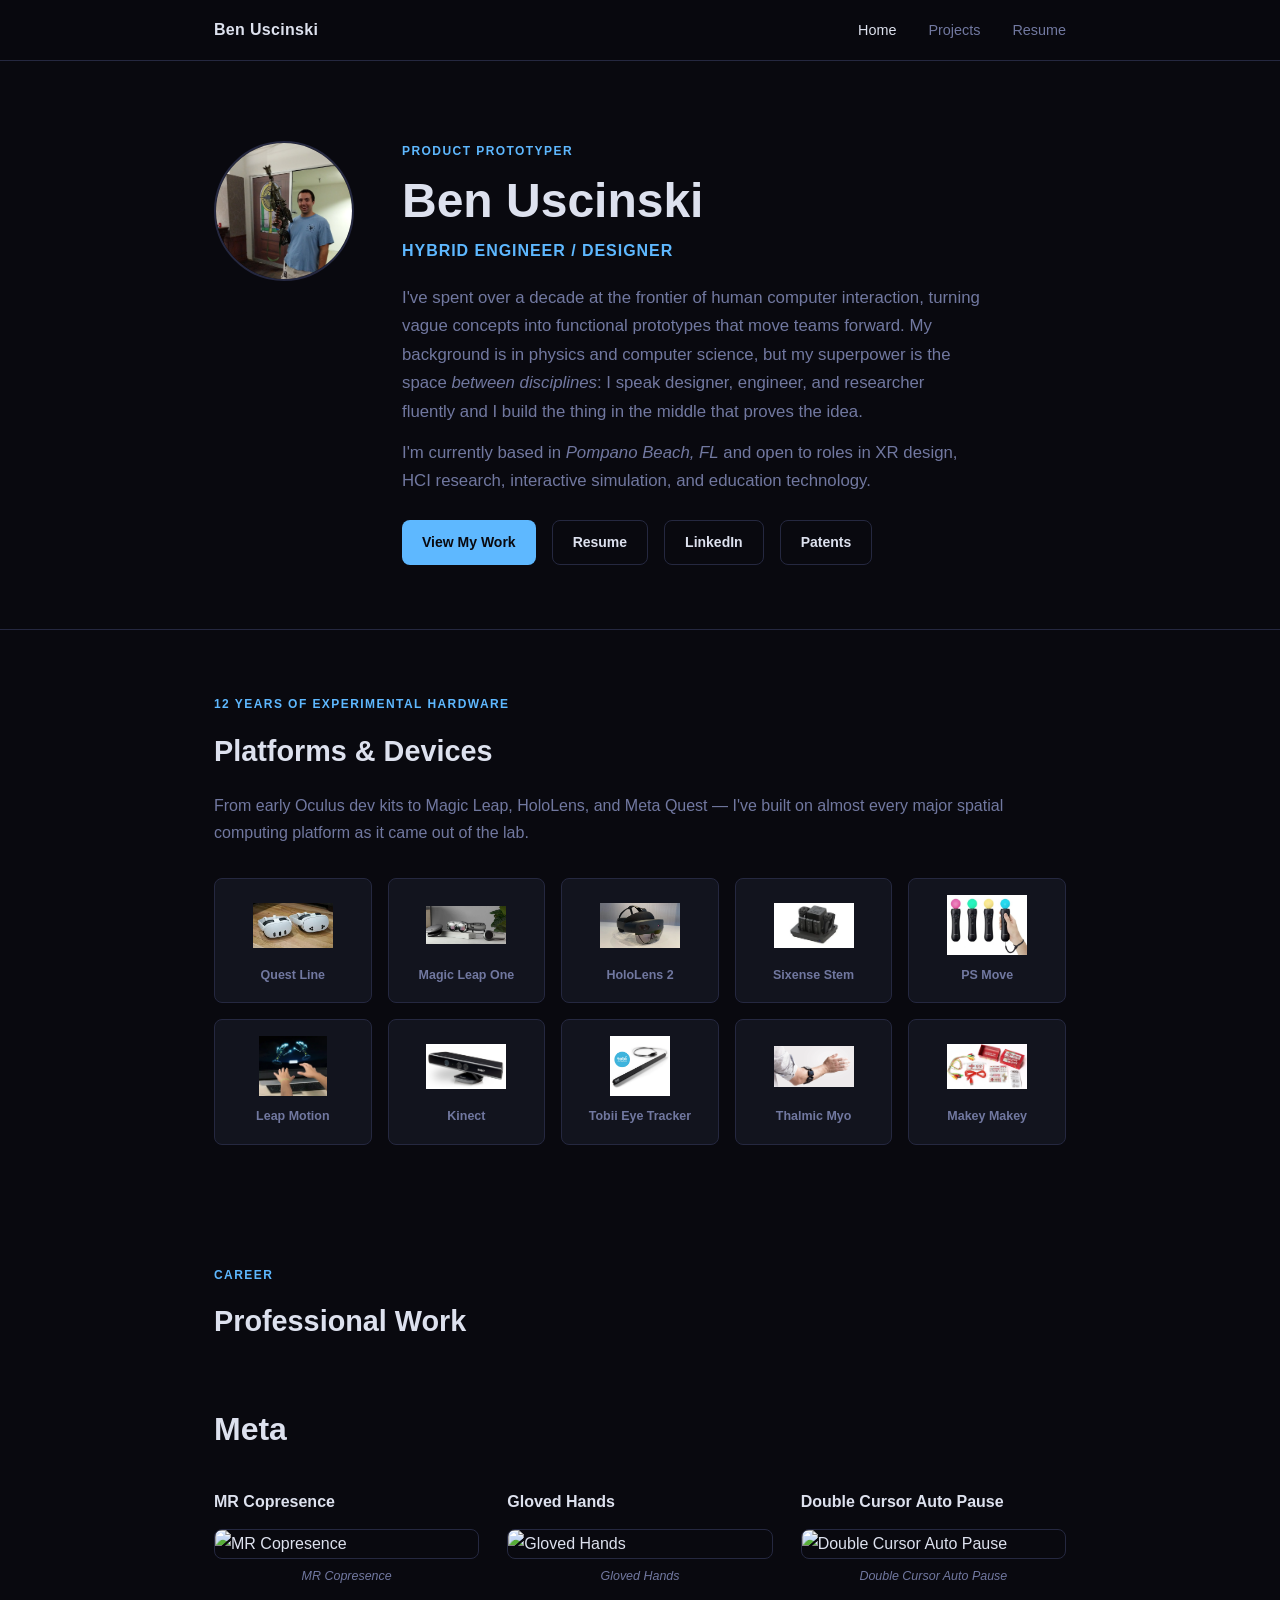
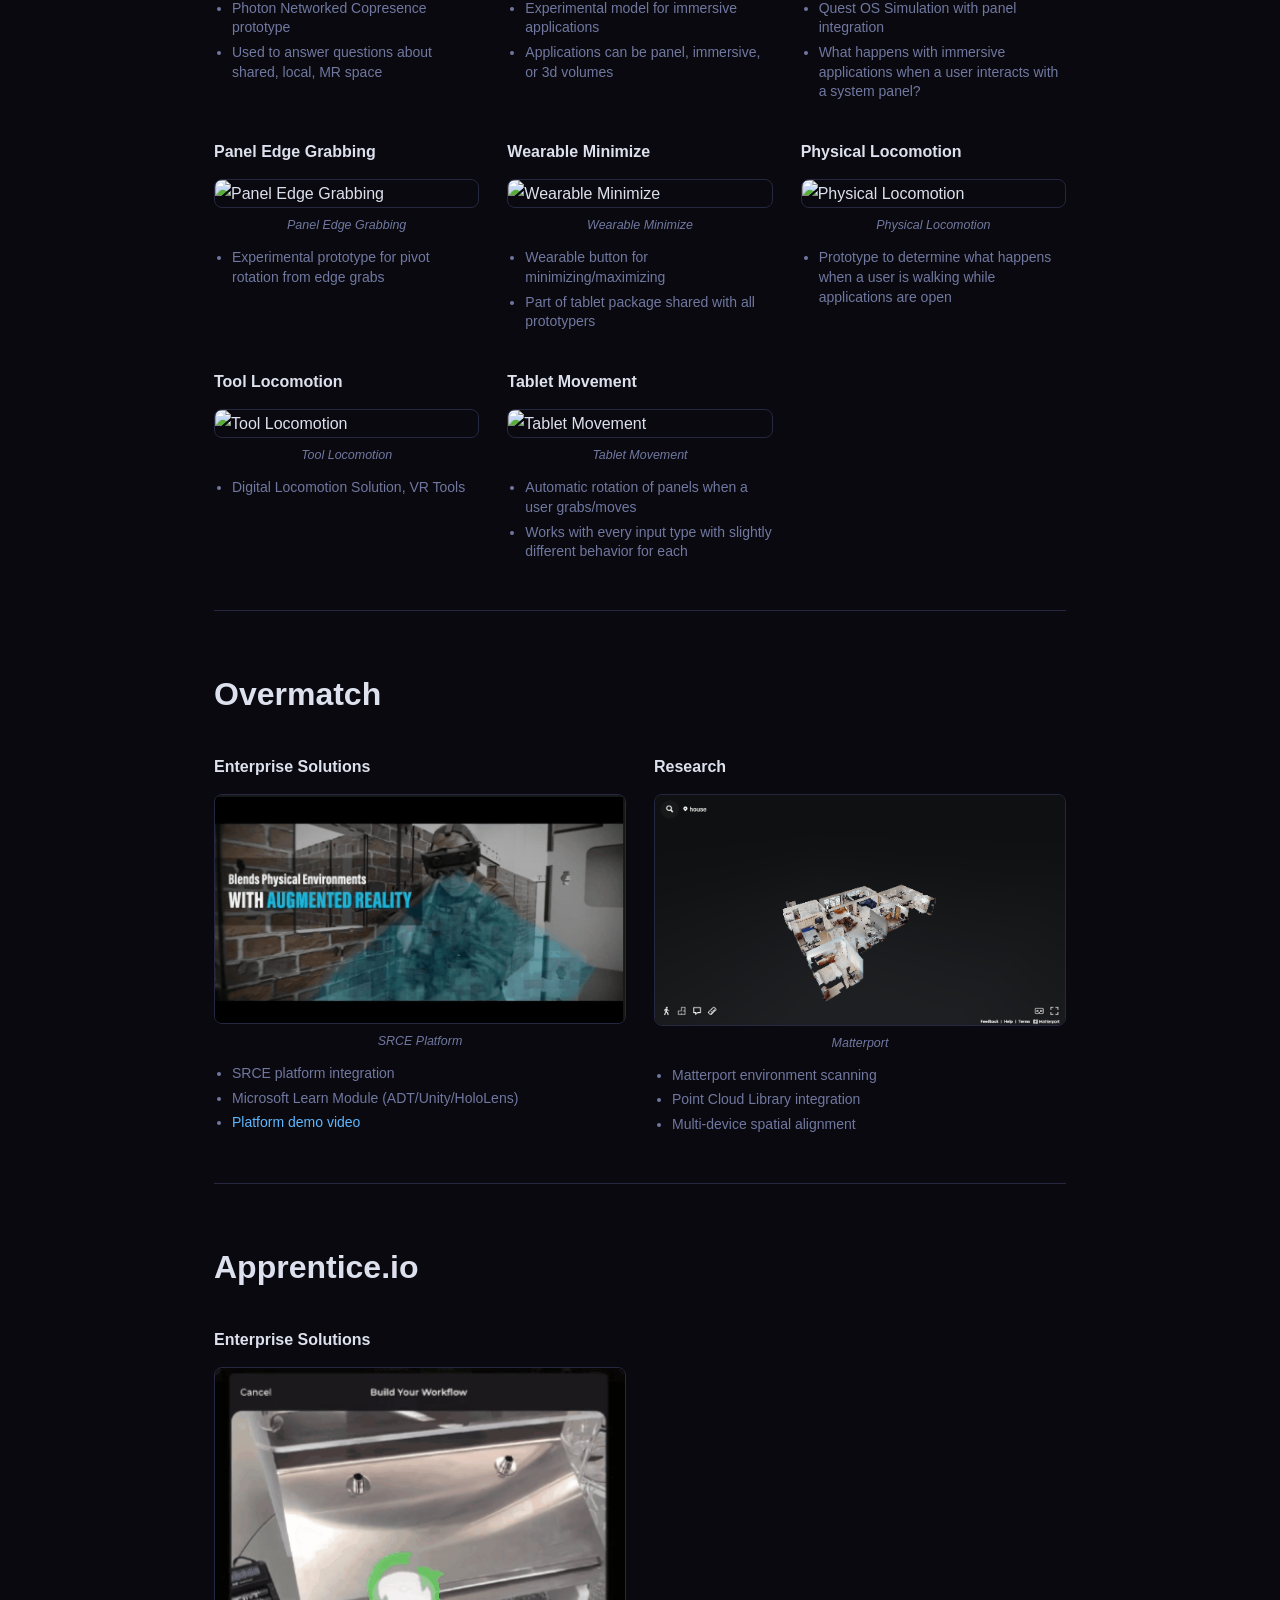
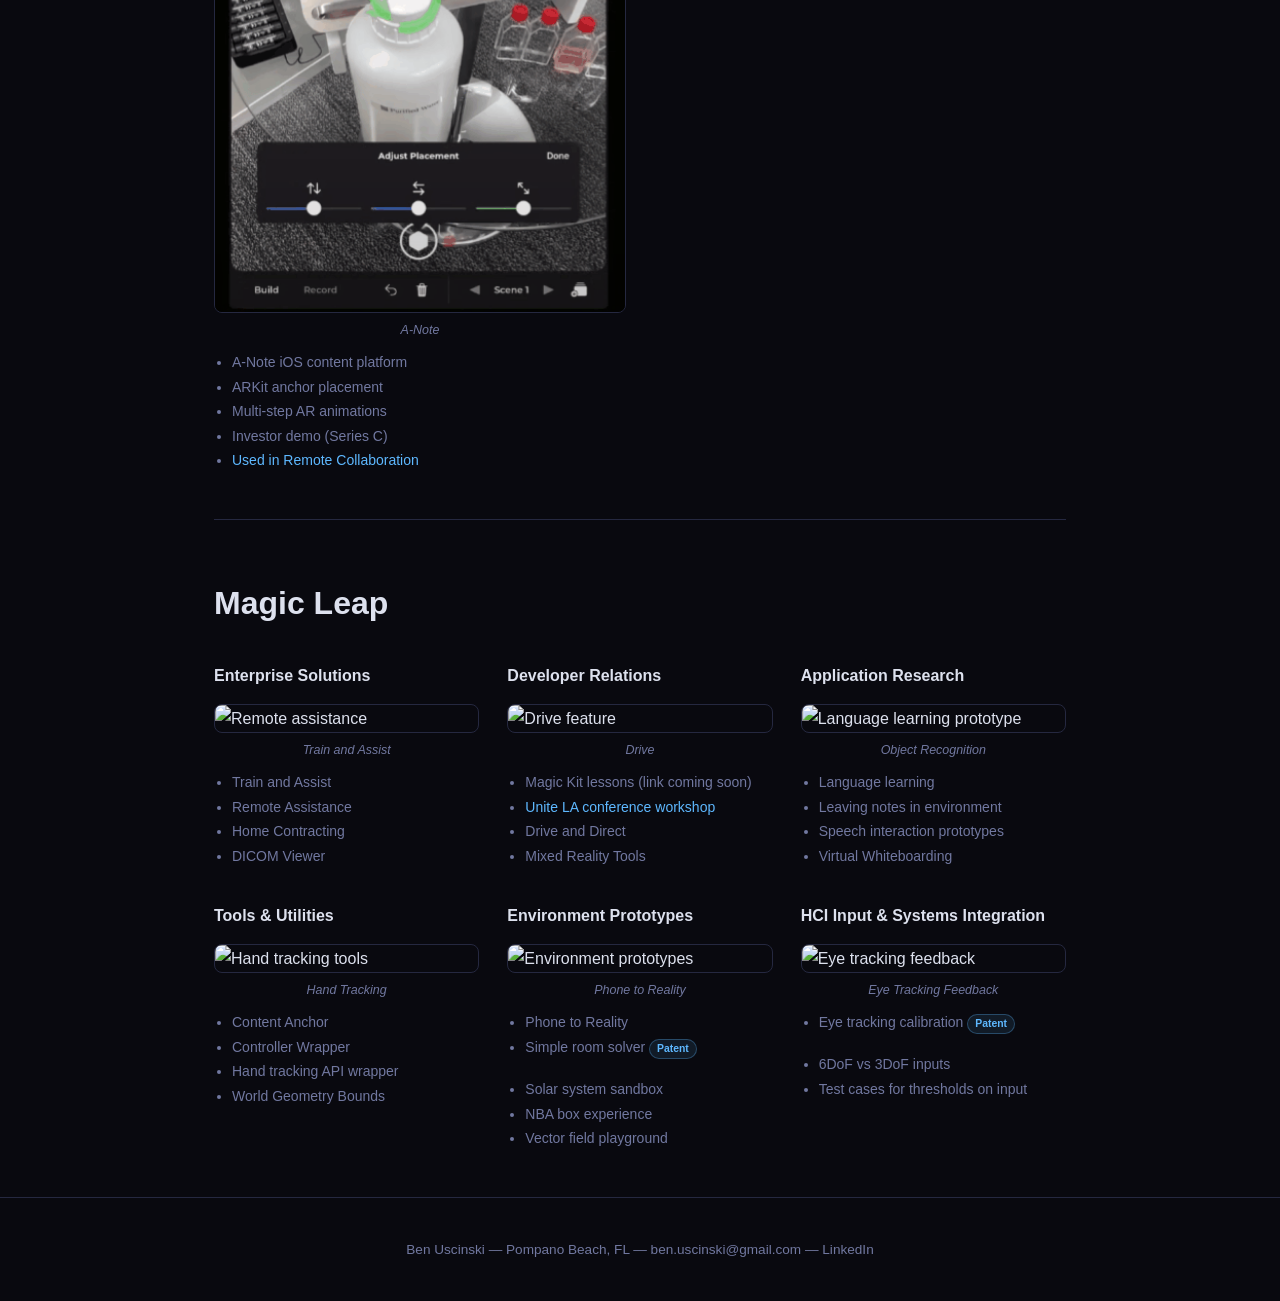
==== commit 91805ab2: "Merge professional work into home page, remove separate professional page - Move all work-company se" ====
--- a/index.html
+++ b/index.html
@@ -11,13 +11,12 @@
 
   <nav>
     <div class="nav-inner">
-      <span class="nav-logo">Ben <span>Uscinski</span></span>
+      <span class="nav-logo">Ben Uscinski</span>
       <button class="nav-toggle" aria-label="Toggle menu" onclick="document.querySelector('.nav-links').classList.toggle('open')">
         <span></span><span></span><span></span>
       </button>
       <ul class="nav-links">
         <li><a href="index.html" class="active">Home</a></li>
-        <li><a href="professional.html">Professional Work</a></li>
         <li><a href="projects.html">Projects</a></li>
         <li><a href="resume.html">Resume</a></li>
       </ul>
@@ -25,14 +24,12 @@
   </nav>
 
   <main>
+
+    <!-- HERO -->
     <section class="hero">
       <div class="container">
         <div class="hero-layout">
-          <img
-            src="assets/media/home/bengun-1.jpg"
-            alt="Ben Uscinski"
-            class="hero-photo"
-          >
+          <img src="assets/media/home/bengun-1.jpg" alt="Ben Uscinski" class="hero-photo">
           <div class="hero-text">
             <div class="section-label">Product Prototyper</div>
             <h1>Ben Uscinski</h1>
@@ -48,7 +45,7 @@
               interactive simulation, and education technology.
             </p>
             <div class="hero-links">
-              <a href="professional.html" class="btn btn-primary">View My Work</a>
+              <a href="#professional-work" class="btn btn-primary">View My Work</a>
               <a href="resume.html" class="btn btn-ghost">Resume</a>
               <a href="https://www.linkedin.com/in/benjamin-uscinski/" target="_blank" rel="noopener" class="btn btn-ghost">LinkedIn</a>
               <a href="https://scholar.google.com/citations?user=6BZ2_aQAAAAJ&hl=en&authuser=1" target="_blank" rel="noopener" class="btn btn-ghost">Patents</a>
@@ -58,104 +55,290 @@
       </div>
     </section>
 
-    <section class="philosophy">
-      <div class="container">
-        <p>
-          Technology is most powerful when it <em>brings people together</em>, not when it competes for
-          their attention. My work is primarily driven.  by the question: <em>does this make the interaction between humans better?</em>
-        </p>
-      </div>
-    </section>
-
+    <!-- HARDWARE -->
     <section class="hardware-section">
       <div class="container">
         <div class="section-label">12 Years of Experimental Hardware</div>
         <h2>Platforms &amp; Devices</h2>
         <p class="text-muted mt-16">
-          From early Oculus dev kits to Magic Leap, HoloLens, and Meta Quest I've built on
+          From early Oculus dev kits to Magic Leap, HoloLens, and Meta Quest — I've built on
           almost every major spatial computing platform as it came out of the lab.
         </p>
 
         <div class="hardware-grid">
-          <a class="hardware-card" href="https://en.wikipedia.org/wiki/Meta_Quest" target="_blank" rel="noopener">
+          <div class="hardware-card">
             <img src="assets/media/home/quest3.jpg" alt="Meta Quest 3 / 3S">
             <div class="hw-name">Quest Line</div>
-          </a>
-          <a class="hardware-card" href="https://www.youtube.com/watch?v=Vrq2akzdFq8" target="_blank" rel="noopener">
+          </div>
+          <div class="hardware-card">
             <img src="assets/media/home/magic-leap-one-main.webp" alt="Magic Leap One">
             <div class="hw-name">Magic Leap One</div>
-          </a>
-          <a class="hardware-card" href="https://en.wikipedia.org/wiki/HoloLens_2" target="_blank" rel="noopener">
+          </div>
+          <div class="hardware-card">
             <img src="assets/media/home/hololens2.webp" alt="HoloLens 2">
             <div class="hw-name">HoloLens 2</div>
-          </a>
-          <a class="hardware-card" href="https://www.kickstarter.com/projects/89577853/stem-system-the-best-way-to-interact-with-virtual" target="_blank" rel="noopener">
+          </div>
+          <div class="hardware-card">
             <img src="assets/media/home/sixense-1.webp" alt="Sixense Stem">
             <div class="hw-name">Sixense Stem</div>
-          </a>
-          <a class="hardware-card" href="https://en.wikipedia.org/wiki/PlayStation_Move" target="_blank" rel="noopener">
+          </div>
+          <div class="hardware-card">
             <img src="assets/media/home/psmove-1.webp" alt="PlayStation Move">
             <div class="hw-name">PS Move</div>
-          </a>
-          <a class="hardware-card" href="https://en.wikipedia.org/wiki/Leap_Motion" target="_blank" rel="noopener">
+          </div>
+          <div class="hardware-card">
             <img src="assets/media/home/leap-motion-1.webp" alt="Leap Motion">
             <div class="hw-name">Leap Motion</div>
-          </a>
-          <a class="hardware-card" href="https://en.wikipedia.org/wiki/Kinect" target="_blank" rel="noopener">
+          </div>
+          <div class="hardware-card">
             <img src="assets/media/home/kinect-1.png" alt="Microsoft Kinect">
             <div class="hw-name">Kinect</div>
-          </a>
-          <a class="hardware-card" href="https://www.tobii.com/" target="_blank" rel="noopener">
+          </div>
+          <div class="hardware-card">
             <img src="assets/media/home/tobii-1.jpg" alt="Tobii Eye Tracker">
             <div class="hw-name">Tobii Eye Tracker</div>
-          </a>
-          <a class="hardware-card" href="https://time.com/4173507/myo-armband-review/" target="_blank" rel="noopener">
+          </div>
+          <div class="hardware-card">
             <img src="assets/media/home/myo-1.jpg" alt="Thalmic Myo">
             <div class="hw-name">Thalmic Myo</div>
-          </a>
-          <a class="hardware-card" href="https://makeymakey.com/" target="_blank" rel="noopener">
+          </div>
+          <div class="hardware-card">
             <img src="assets/media/home/makey-makey-1.jpg" alt="Makey Makey">
             <div class="hw-name">Makey Makey</div>
-          </a>
+          </div>
         </div>
       </div>
     </section>
 
-    <section>
+    <!-- PROFESSIONAL WORK -->
+    <section id="professional-work" style="padding: 56px 0 0;">
       <div class="container">
-        <div class="section-label">Active Side Projects</div>
-        <h2>What I'm Building Now</h2>
-        <p class="text-muted mt-16">
-          Outside of professional work, I'm pursuing projects rooted in the same conviction:
-          technology should make people more present with each other, not less.
-        </p>
-
-        <div class="side-project-grid mt-32">
-          <div class="side-project-card">
-            <div class="sp-tag">XR / Climate</div>
-            <h3>XR Climate Story</h3>
-            <p>
-              Applying for a grant with collaborators in South Florida to visualize climate change
-              data inside a science fiction world built by a novelist. Mathematical modeling of
-              climate data, rendered spatially in XR.
-            </p>
-          </div>
-          <div class="side-project-card">
-            <div class="sp-tag">Social Games</div>
-            <h3>Social Games</h3>
-            <p>
-              A personal mission to use technology for casual togetherness. Includes a recreation
-              of Johann Sebastian Joust (phone based physical play) and AI generated Jackbox style
-              Quiplash prompts for group play.
-            </p>
-          </div>
-        </div>
-
-        <div class="mt-32">
-          <a href="projects.html" class="btn btn-ghost">See All Projects</a>
-        </div>
+        <div class="section-label">Career</div>
+        <h2>Professional Work</h2>
       </div>
     </section>
+
+    <div class="container">
+
+      <!-- META -->
+      <div class="work-company">
+        <div class="work-company-name">Meta</div>
+        <div class="work-grid">
+
+          <div class="work-col">
+            <div class="work-col-label">MR Copresence</div>
+            <img src="assets/media/professional/MRCopresence.gif" alt="MR Copresence" loading="lazy">
+            <div class="work-col-caption">MR Copresence</div>
+            <ul>
+              <li>Photon Networked Copresence prototype</li>
+              <li>Used to answer questions about shared, local, MR space</li>
+            </ul>
+          </div>
+
+          <div class="work-col">
+            <div class="work-col-label">Gloved Hands</div>
+            <img src="assets/media/professional/Gloved%20Hands.gif" alt="Gloved Hands" loading="lazy">
+            <div class="work-col-caption">Gloved Hands</div>
+            <ul>
+              <li>Experimental model for immersive applications</li>
+              <li>Applications can be panel, immersive, or 3d volumes</li>
+            </ul>
+          </div>
+
+          <div class="work-col">
+            <div class="work-col-label">Double Cursor Auto Pause</div>
+            <img src="assets/media/professional/Double%20Cursor%20Auto%20Pause.gif" alt="Double Cursor Auto Pause" loading="lazy">
+            <div class="work-col-caption">Double Cursor Auto Pause</div>
+            <ul>
+              <li>Quest OS Simulation with panel integration</li>
+              <li>What happens with immersive applications when a user interacts with a system panel?</li>
+            </ul>
+          </div>
+
+          <div class="work-col">
+            <div class="work-col-label">Panel Edge Grabbing</div>
+            <img src="assets/media/professional/Panel%20Edge%20Grabbing.gif" alt="Panel Edge Grabbing" loading="lazy">
+            <div class="work-col-caption">Panel Edge Grabbing</div>
+            <ul>
+              <li>Experimental prototype for pivot rotation from edge grabs</li>
+            </ul>
+          </div>
+
+          <div class="work-col">
+            <div class="work-col-label">Wearable Minimize</div>
+            <img src="assets/media/professional/Wearable%20Minimize.gif" alt="Wearable Minimize" loading="lazy">
+            <div class="work-col-caption">Wearable Minimize</div>
+            <ul>
+              <li>Wearable button for minimizing/maximizing</li>
+              <li>Part of tablet package shared with all prototypers</li>
+            </ul>
+          </div>
+
+          <div class="work-col">
+            <div class="work-col-label">Physical Locomotion</div>
+            <img src="assets/media/professional/Physical%20Locomotion%20fading.gif" alt="Physical Locomotion" loading="lazy">
+            <div class="work-col-caption">Physical Locomotion</div>
+            <ul>
+              <li>Prototype to determine what happens when a user is walking while applications are open</li>
+            </ul>
+          </div>
+
+          <div class="work-col">
+            <div class="work-col-label">Tool Locomotion</div>
+            <img src="assets/media/professional/ToolLocomotion.gif" alt="Tool Locomotion" loading="lazy">
+            <div class="work-col-caption">Tool Locomotion</div>
+            <ul>
+              <li>Digital Locomotion Solution, VR Tools</li>
+            </ul>
+          </div>
+
+          <div class="work-col">
+            <div class="work-col-label">Tablet Movement</div>
+            <img src="assets/media/professional/Tablet%20Movement.gif" alt="Tablet Movement" loading="lazy">
+            <div class="work-col-caption">Tablet Movement</div>
+            <ul>
+              <li>Automatic rotation of panels when a user grabs/moves</li>
+              <li>Works with every input type with slightly different behavior for each</li>
+            </ul>
+          </div>
+
+        </div>
+      </div>
+
+      <!-- OVERMATCH -->
+      <div class="work-company">
+        <div class="work-company-name">Overmatch</div>
+        <div class="work-grid work-grid-2col">
+
+          <div class="work-col">
+            <div class="work-col-label">Enterprise Solutions</div>
+            <img src="assets/media/professional/srce.gif" alt="SRCE platform" loading="lazy">
+            <div class="work-col-caption">SRCE Platform</div>
+            <ul>
+              <li>SRCE platform integration</li>
+              <li>Microsoft Learn Module (ADT/Unity/HoloLens)</li>
+              <li><a href="https://www.youtube.com/watch?v=WGDGJtrFX2c" target="_blank" rel="noopener">Platform demo video</a></li>
+            </ul>
+          </div>
+
+          <div class="work-col">
+            <div class="work-col-label">Research</div>
+            <img src="assets/media/professional/matterport.gif" alt="Matterport integration" loading="lazy">
+            <div class="work-col-caption">Matterport</div>
+            <ul>
+              <li>Matterport environment scanning</li>
+              <li>Point Cloud Library integration</li>
+              <li>Multi-device spatial alignment</li>
+            </ul>
+          </div>
+
+        </div>
+      </div>
+
+      <!-- APPRENTICE.IO -->
+      <div class="work-company">
+        <div class="work-company-name">Apprentice.io</div>
+        <div class="work-grid work-grid-2col">
+
+          <div class="work-col">
+            <div class="work-col-label">Enterprise Solutions</div>
+            <img src="assets/media/professional/arkit.gif" alt="A-Note ARKit platform" loading="lazy">
+            <div class="work-col-caption">A-Note</div>
+            <ul>
+              <li>A-Note iOS content platform</li>
+              <li>ARKit anchor placement</li>
+              <li>Multi-step AR animations</li>
+              <li>Investor demo (Series C)</li>
+              <li><a href="https://www.apprentice.io/product/virtual-remote-collaboration" target="_blank" rel="noopener">Used in Remote Collaboration</a></li>
+            </ul>
+          </div>
+
+        </div>
+      </div>
+
+      <!-- MAGIC LEAP -->
+      <div class="work-company">
+        <div class="work-company-name">Magic Leap</div>
+        <div class="work-grid">
+
+          <div class="work-col">
+            <div class="work-col-label">Enterprise Solutions</div>
+            <img src="assets/media/professional/remote-assistance.gif" alt="Remote assistance" loading="lazy">
+            <div class="work-col-caption">Train and Assist</div>
+            <ul>
+              <li>Train and Assist</li>
+              <li>Remote Assistance</li>
+              <li>Home Contracting</li>
+              <li>DICOM Viewer</li>
+            </ul>
+          </div>
+
+          <div class="work-col">
+            <div class="work-col-label">Developer Relations</div>
+            <img src="assets/media/professional/drive-wallriding.gif" alt="Drive feature" loading="lazy">
+            <div class="work-col-caption">Drive</div>
+            <ul>
+              <li>Magic Kit lessons (link coming soon)</li>
+              <li><a href="https://practicalmagic3.splashthat.com/" target="_blank" rel="noopener">Unite LA conference workshop</a></li>
+              <li>Drive and Direct</li>
+              <li>Mixed Reality Tools</li>
+            </ul>
+          </div>
+
+          <div class="work-col">
+            <div class="work-col-label">Application Research</div>
+            <img src="assets/media/professional/language.gif" alt="Language learning prototype" loading="lazy">
+            <div class="work-col-caption">Object Recognition</div>
+            <ul>
+              <li>Language learning</li>
+              <li>Leaving notes in environment</li>
+              <li>Speech interaction prototypes</li>
+              <li>Virtual Whiteboarding</li>
+            </ul>
+          </div>
+
+          <div class="work-col">
+            <div class="work-col-label">Tools &amp; Utilities</div>
+            <img src="assets/media/professional/direct-summon-ui.gif" alt="Hand tracking tools" loading="lazy">
+            <div class="work-col-caption">Hand Tracking</div>
+            <ul>
+              <li>Content Anchor</li>
+              <li>Controller Wrapper</li>
+              <li>Hand tracking API wrapper</li>
+              <li>World Geometry Bounds</li>
+            </ul>
+          </div>
+
+          <div class="work-col">
+            <div class="work-col-label">Environment Prototypes</div>
+            <img src="assets/media/professional/swipetext.gif" alt="Environment prototypes" loading="lazy">
+            <div class="work-col-caption">Phone to Reality</div>
+            <ul>
+              <li>Phone to Reality</li>
+              <li>Simple room solver <a href="https://patents.google.com/patent/EP3994673A4/en" target="_blank" rel="noopener" class="patent-badge" style="font-size:0.65rem;padding:2px 7px;">Patent</a></li>
+              <li>Solar system sandbox</li>
+              <li>NBA box experience</li>
+              <li>Vector field playground</li>
+            </ul>
+          </div>
+
+          <div class="work-col">
+            <div class="work-col-label">HCI Input &amp; Systems Integration</div>
+            <img src="assets/media/professional/direct-focus-objects.gif" alt="Eye tracking feedback" loading="lazy">
+            <div class="work-col-caption">Eye Tracking Feedback</div>
+            <ul>
+              <li>Eye tracking calibration <a href="https://patents.google.com/patent/EP4465261A3/en" target="_blank" rel="noopener" class="patent-badge" style="font-size:0.65rem;padding:2px 7px;">Patent</a></li>
+              <li>6DoF vs 3DoF inputs</li>
+              <li>Test cases for thresholds on input</li>
+            </ul>
+          </div>
+
+        </div>
+      </div>
+
+    </div>
+
+
   </main>
 
   <footer>
--- a/assets/css/style.css
+++ b/assets/css/style.css
@@ -266,13 +266,7 @@
   border-radius: var(--radius);
   padding: 16px 12px;
   text-align: center;
-  transition: border-color 0.2s;
-  text-decoration: none;
-  display: block;
-  cursor: pointer;
-}
-
-.hardware-card:hover { border-color: var(--accent); }
+}
 
 
 .hardware-card img {
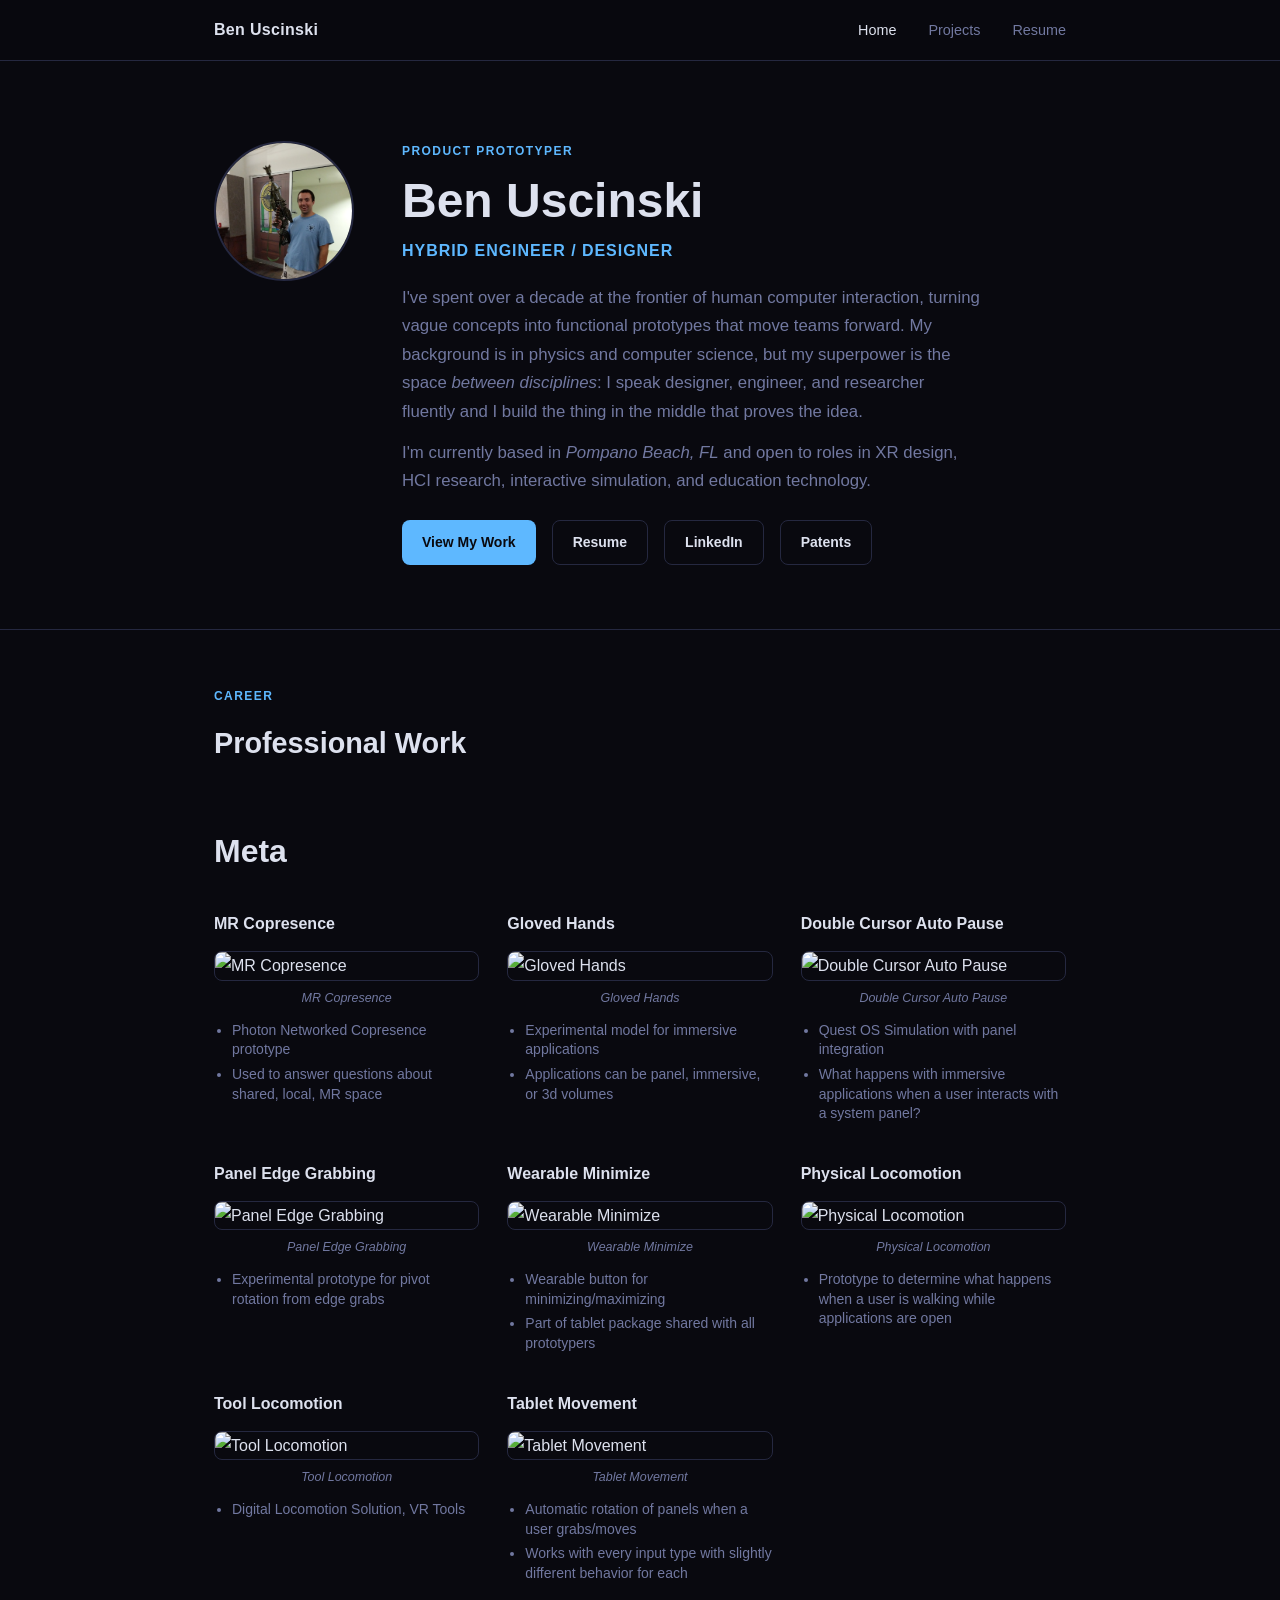
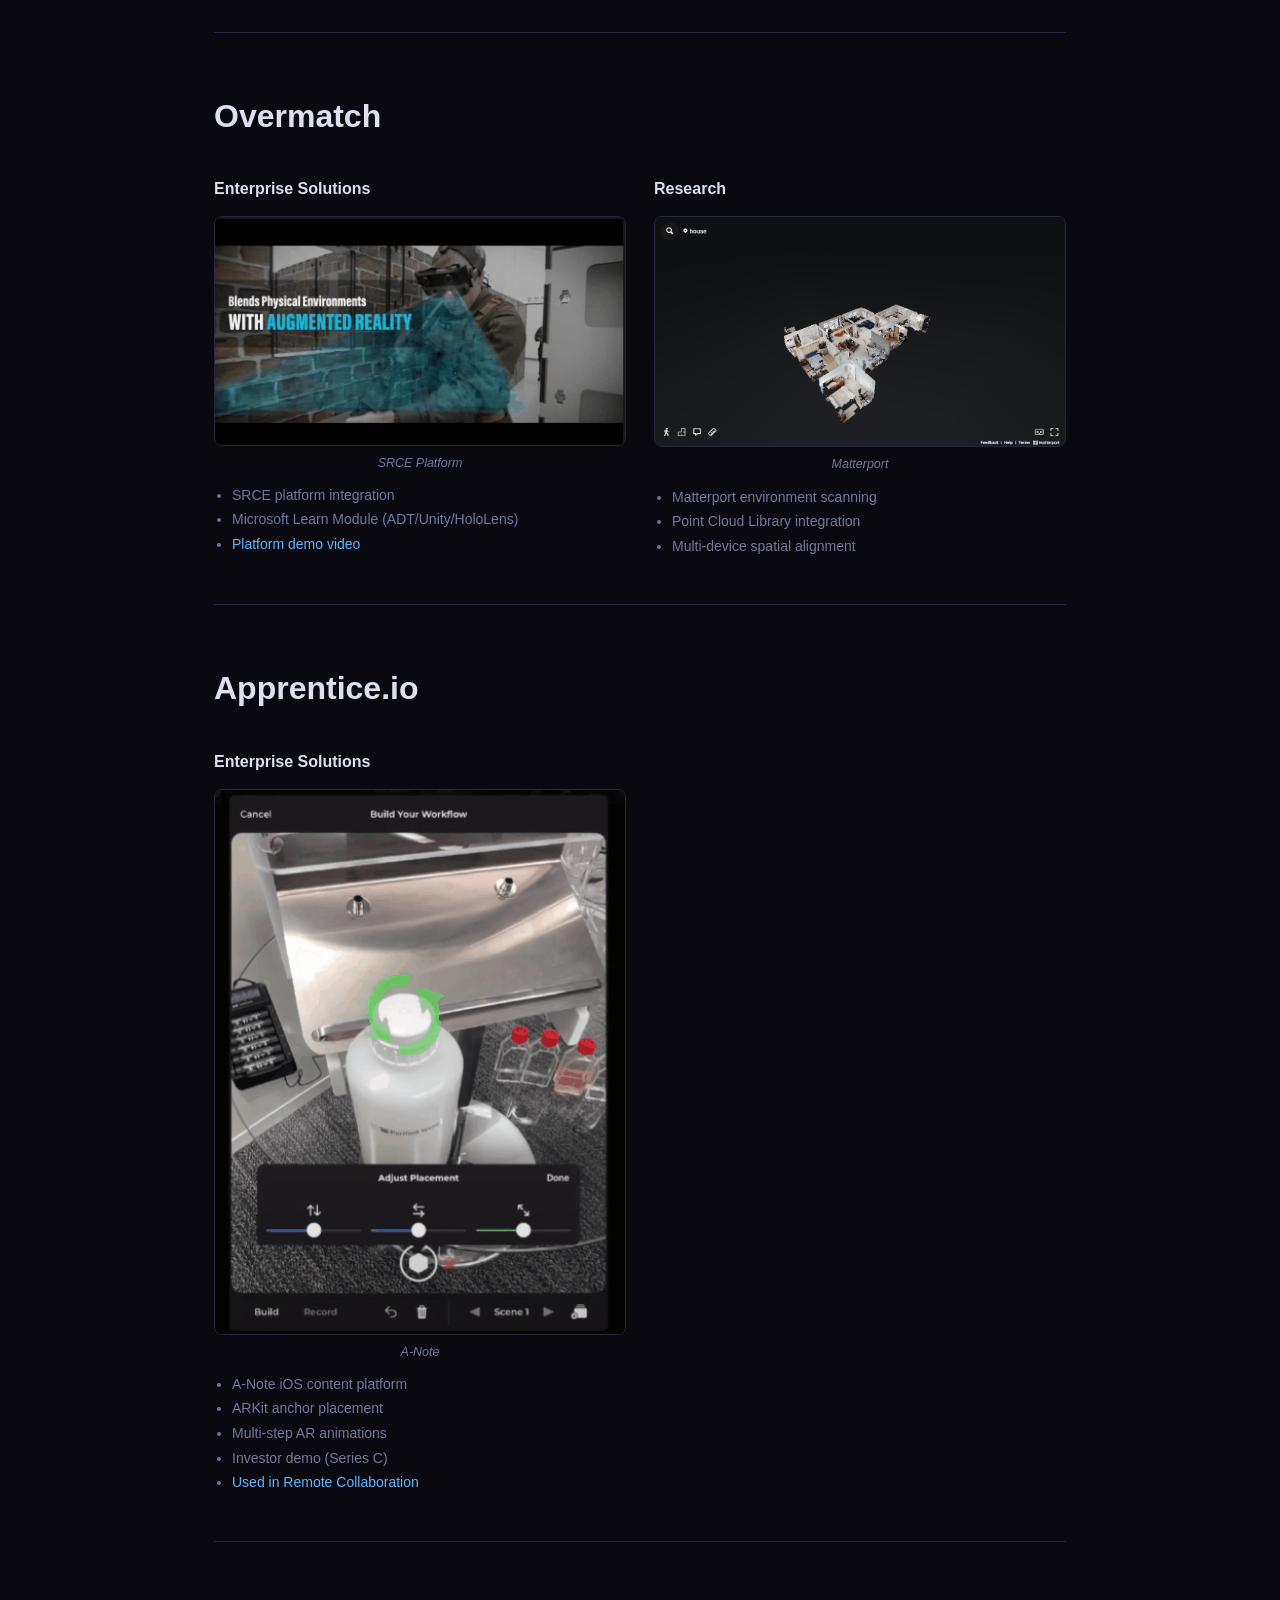
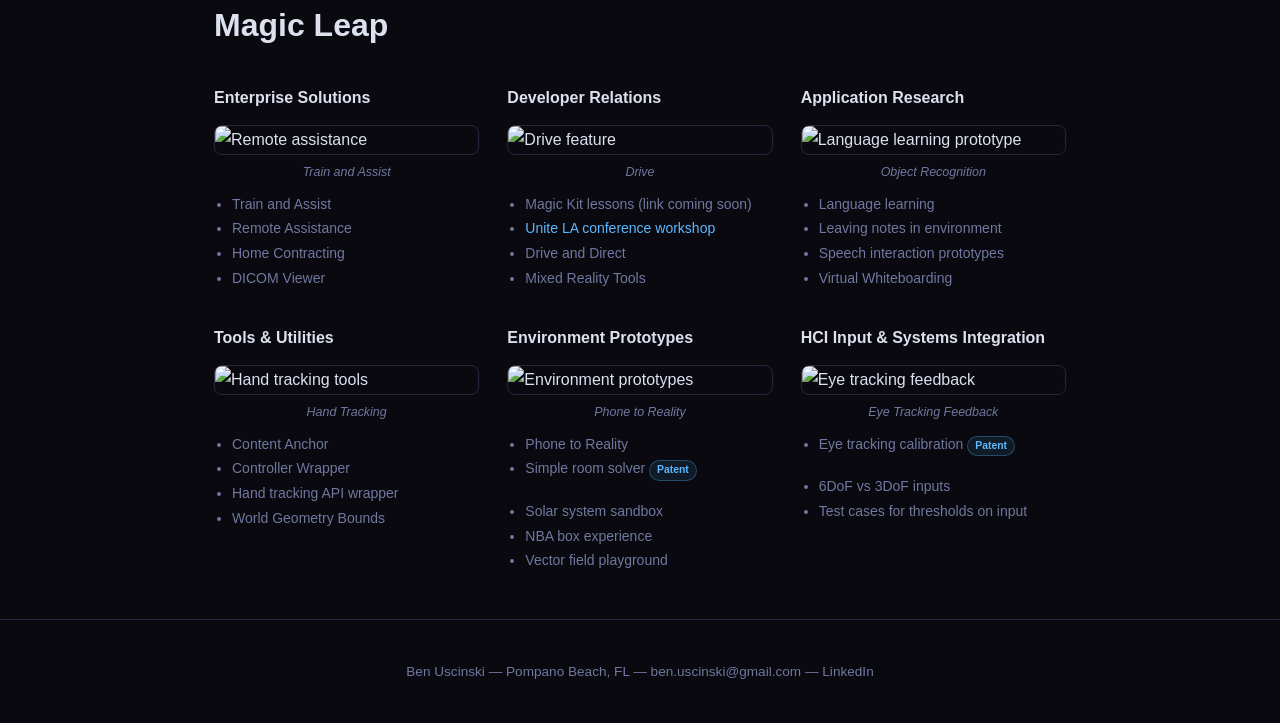
==== commit d9bf37f5: "Remove Platforms & Devices section from home page Co-Authored-By: Claude Sonnet 4.6 <noreply@anthrop" ====
--- a/index.html
+++ b/index.html
@@ -55,61 +55,6 @@
       </div>
     </section>
 
-    <!-- HARDWARE -->
-    <section class="hardware-section">
-      <div class="container">
-        <div class="section-label">12 Years of Experimental Hardware</div>
-        <h2>Platforms &amp; Devices</h2>
-        <p class="text-muted mt-16">
-          From early Oculus dev kits to Magic Leap, HoloLens, and Meta Quest — I've built on
-          almost every major spatial computing platform as it came out of the lab.
-        </p>
-
-        <div class="hardware-grid">
-          <div class="hardware-card">
-            <img src="assets/media/home/quest3.jpg" alt="Meta Quest 3 / 3S">
-            <div class="hw-name">Quest Line</div>
-          </div>
-          <div class="hardware-card">
-            <img src="assets/media/home/magic-leap-one-main.webp" alt="Magic Leap One">
-            <div class="hw-name">Magic Leap One</div>
-          </div>
-          <div class="hardware-card">
-            <img src="assets/media/home/hololens2.webp" alt="HoloLens 2">
-            <div class="hw-name">HoloLens 2</div>
-          </div>
-          <div class="hardware-card">
-            <img src="assets/media/home/sixense-1.webp" alt="Sixense Stem">
-            <div class="hw-name">Sixense Stem</div>
-          </div>
-          <div class="hardware-card">
-            <img src="assets/media/home/psmove-1.webp" alt="PlayStation Move">
-            <div class="hw-name">PS Move</div>
-          </div>
-          <div class="hardware-card">
-            <img src="assets/media/home/leap-motion-1.webp" alt="Leap Motion">
-            <div class="hw-name">Leap Motion</div>
-          </div>
-          <div class="hardware-card">
-            <img src="assets/media/home/kinect-1.png" alt="Microsoft Kinect">
-            <div class="hw-name">Kinect</div>
-          </div>
-          <div class="hardware-card">
-            <img src="assets/media/home/tobii-1.jpg" alt="Tobii Eye Tracker">
-            <div class="hw-name">Tobii Eye Tracker</div>
-          </div>
-          <div class="hardware-card">
-            <img src="assets/media/home/myo-1.jpg" alt="Thalmic Myo">
-            <div class="hw-name">Thalmic Myo</div>
-          </div>
-          <div class="hardware-card">
-            <img src="assets/media/home/makey-makey-1.jpg" alt="Makey Makey">
-            <div class="hw-name">Makey Makey</div>
-          </div>
-        </div>
-      </div>
-    </section>
-
     <!-- PROFESSIONAL WORK -->
     <section id="professional-work" style="padding: 56px 0 0;">
       <div class="container">
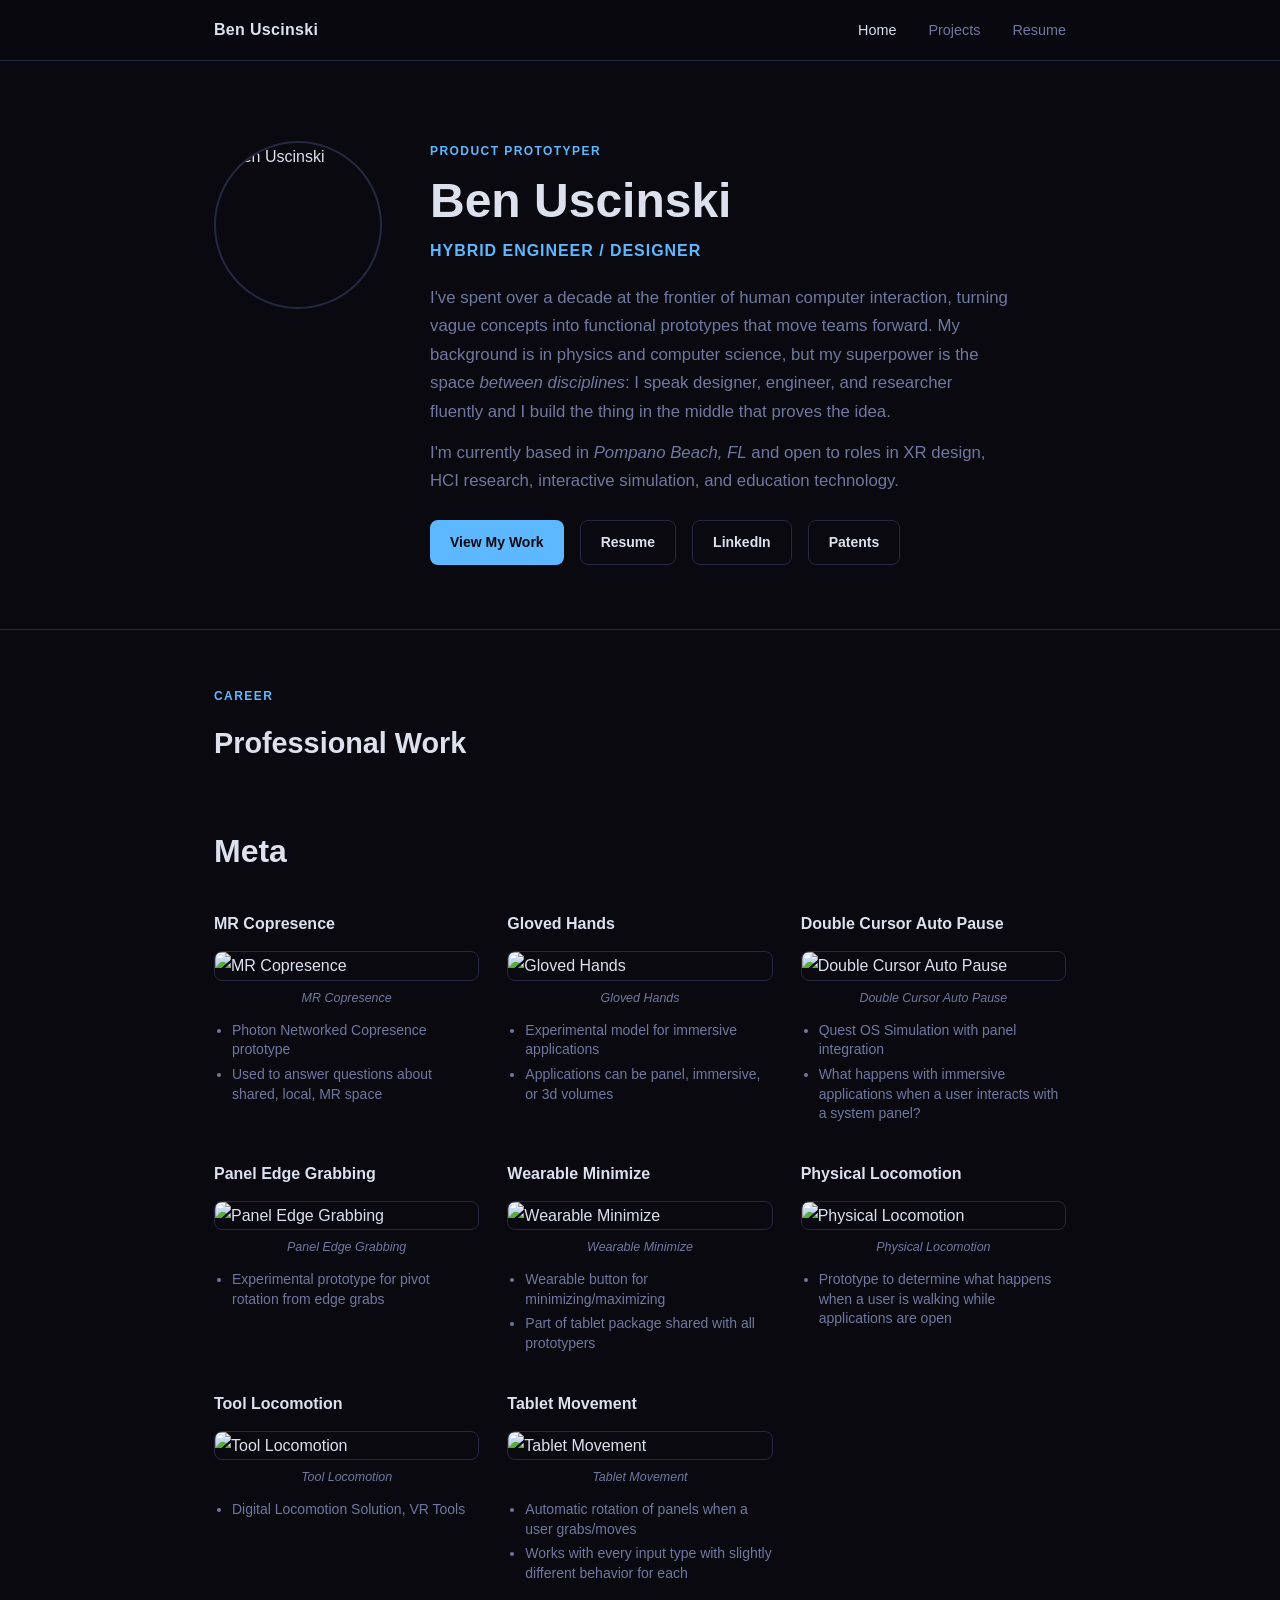
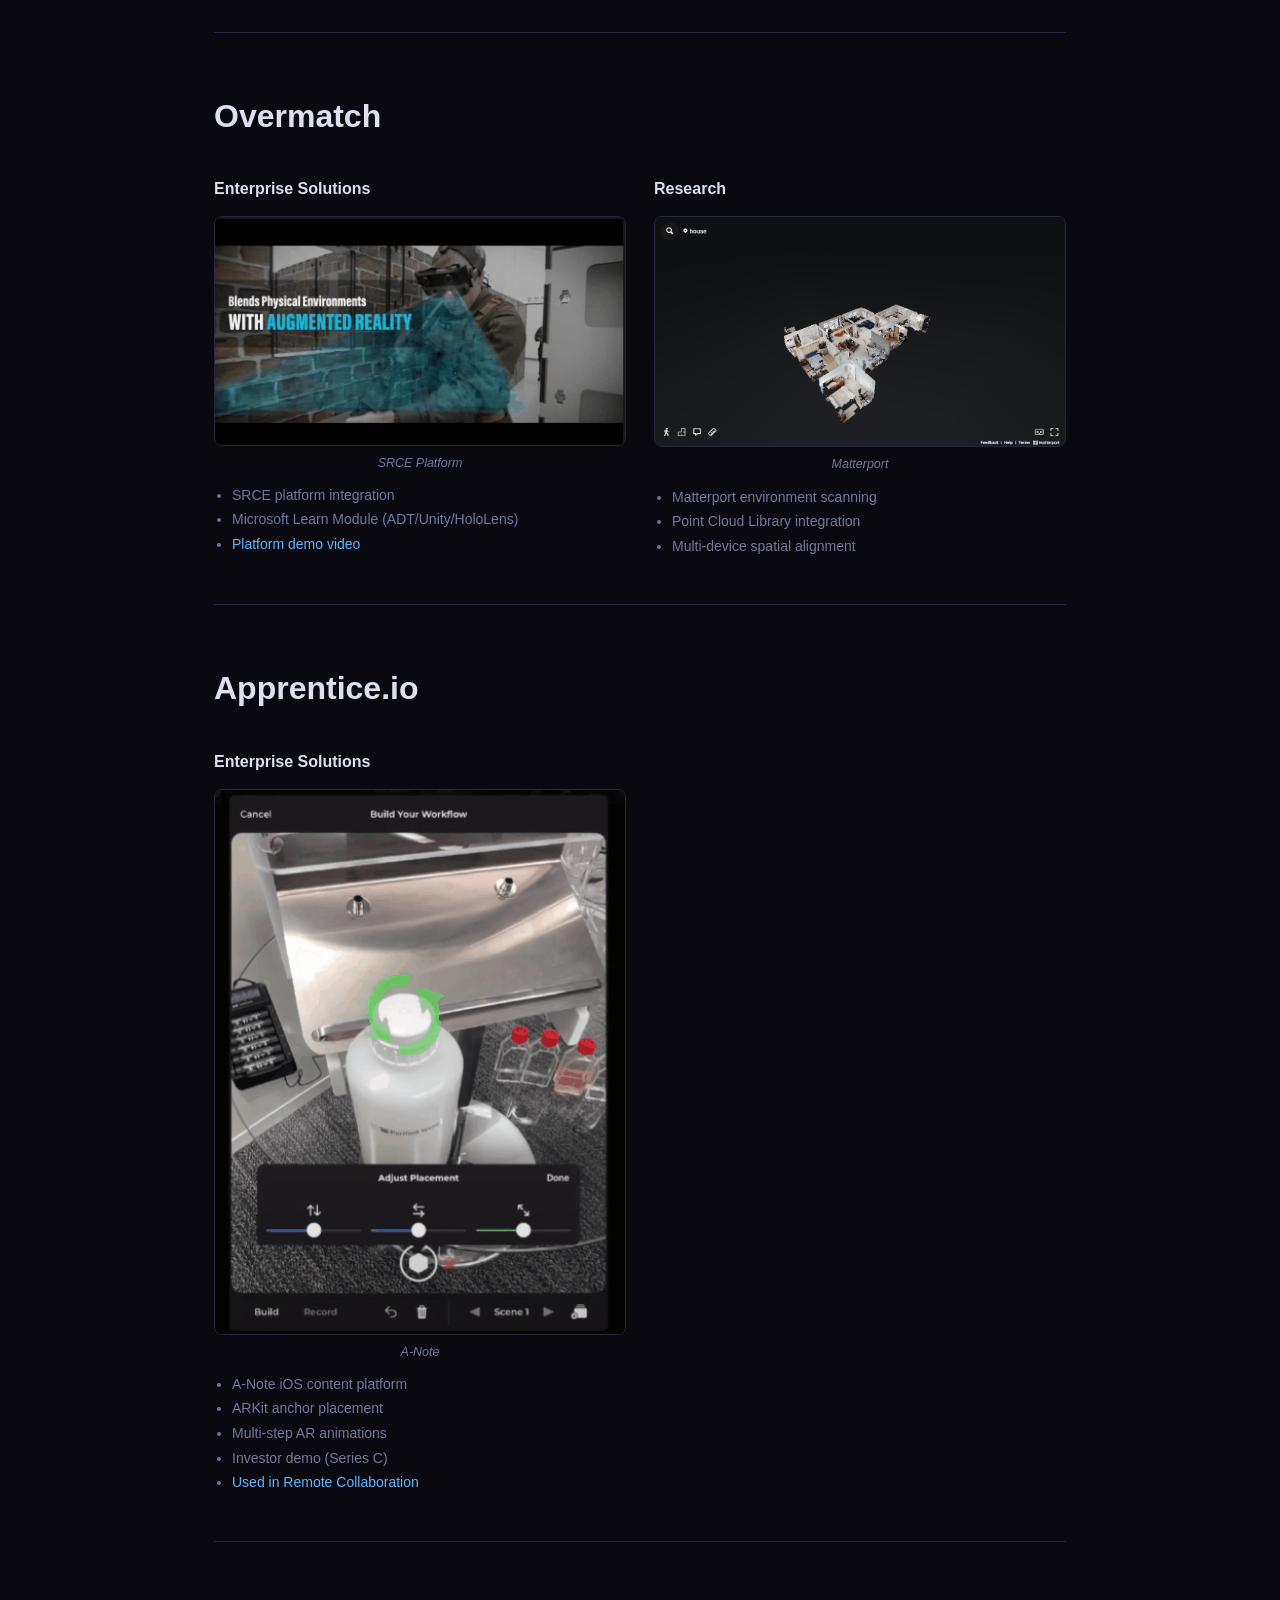
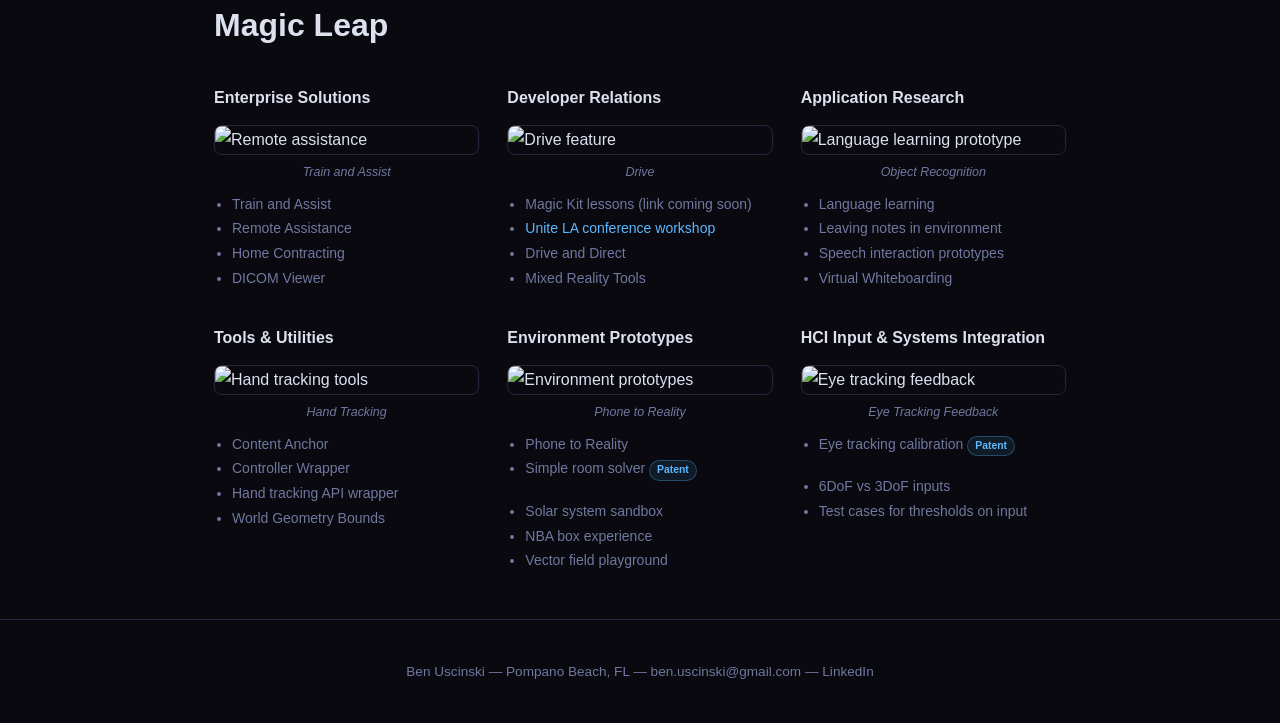
==== commit e599de89: "Replace hero photo with Ben-GrumpyCat.jpg, increase size and adjust crop Co-Authored-By: Claude Sonn" ====
--- a/index.html
+++ b/index.html
@@ -29,7 +29,7 @@
     <section class="hero">
       <div class="container">
         <div class="hero-layout">
-          <img src="assets/media/home/bengun-1.jpg" alt="Ben Uscinski" class="hero-photo">
+          <img src="assets/media/home/Ben-GrumpyCat.jpg" alt="Ben Uscinski" class="hero-photo">
           <div class="hero-text">
             <div class="section-label">Product Prototyper</div>
             <h1>Ben Uscinski</h1>
--- a/assets/css/style.css
+++ b/assets/css/style.css
@@ -171,11 +171,11 @@
 
 .hero-photo {
   flex-shrink: 0;
-  width: 140px;
-  height: 140px;
+  width: 168px;
+  height: 168px;
   border-radius: 50%;
   object-fit: cover;
-  object-position: top;
+  object-position: 60% top;
   border: 2px solid var(--border);
 }
 
